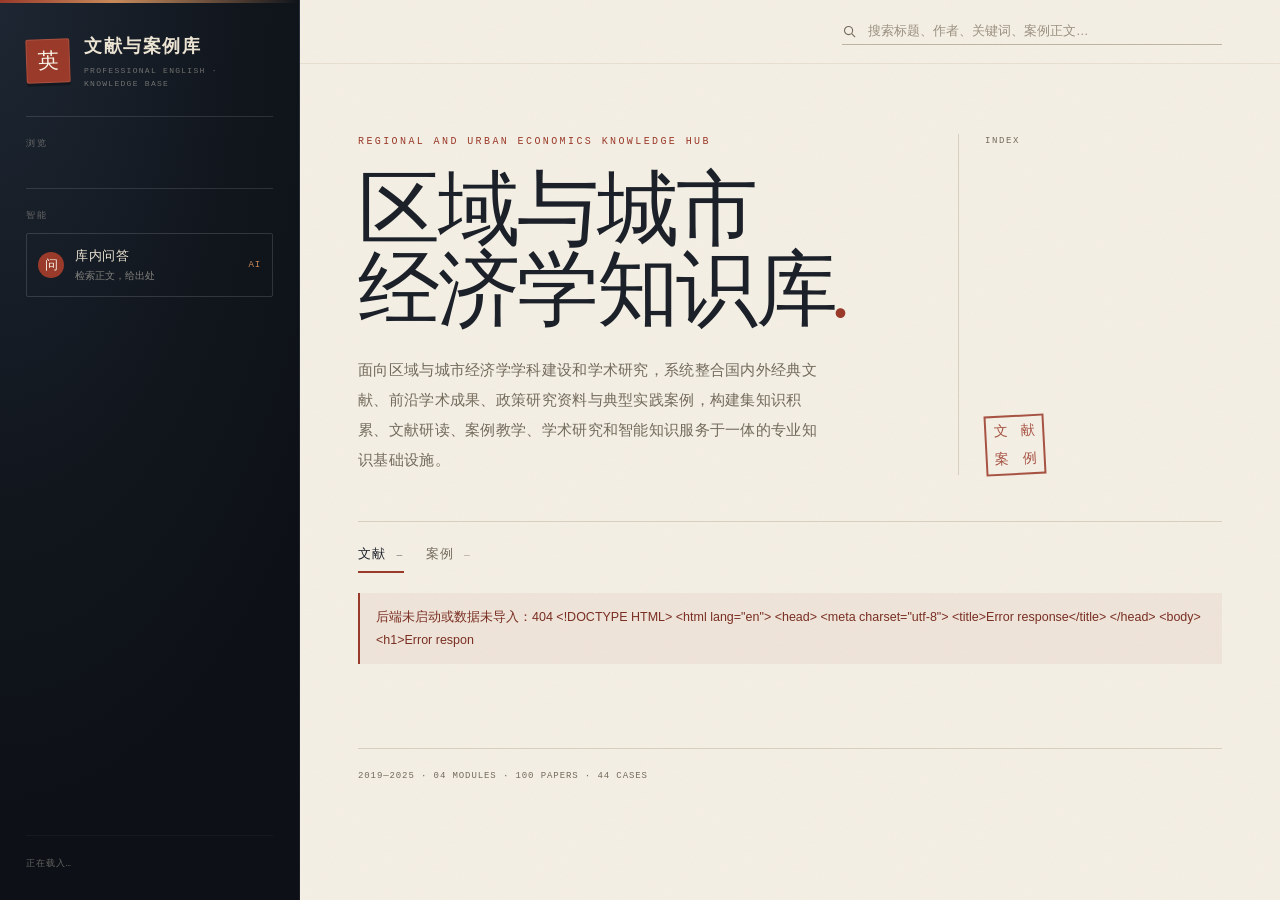
==== backend/static/index.html @ c0892e8f "主界面改为区域与城市经济学知识库 标题、英文副题与首页说明换成新的知识库定位，静态页与全栈版同步更新。  Co-Authored-By: Claude Code <noreply@anthropic." ====
<!DOCTYPE html>
<html lang="zh-CN">
<head>
<meta charset="UTF-8">
<meta name="viewport" content="width=device-width, initial-scale=1.0">
<title>区域与城市经济学知识库</title>
<link rel="icon" href="data:image/svg+xml,%3Csvg xmlns='http://www.w3.org/2000/svg' viewBox='0 0 64 64'%3E%3Crect width='64' height='64' fill='%239B3A2A'/%3E%3Ctext x='32' y='44' font-size='34' text-anchor='middle' fill='%23F8F2E5' font-family='serif'%3E%E8%8B%B1%3C/text%3E%3C/svg%3E">
<link rel="stylesheet" href="style.css">
</head>
<body>

<aside class="rail">
  <a class="brand" href="#/">
    <span class="seal">英</span>
    <span>
      <strong>文献与案例库</strong>
      <small>PROFESSIONAL ENGLISH · KNOWLEDGE BASE</small>
    </span>
  </a>

  <div class="rail-rule"></div>
  <p class="rail-label">浏览</p>
  <nav class="rail-nav" id="nav-modules"></nav>

  <div class="rail-rule"></div>
  <p class="rail-label">智能</p>
  <a class="rail-ask" href="#/ask" id="ask-link">
    <span class="ask-mark">问</span>
    <span>
      <strong>库内问答</strong>
      <small>检索正文，给出处</small>
    </span>
    <em>AI</em>
  </a>

  <div class="rail-foot" id="rail-foot">正在载入…</div>
</aside>

<main class="main">
  <header class="topbar">
    <div class="crumb" id="crumb"></div>
    <form class="search" id="search-form" autocomplete="off">
      <svg viewBox="0 0 24 24" fill="none" stroke-width="1.8" aria-hidden="true">
        <circle cx="10.5" cy="10.5" r="6.5"/><path d="M15.5 15.5 21 21"/>
      </svg>
      <input id="q" type="search" placeholder="搜索标题、作者、关键词、案例正文…" aria-label="搜索">
      <button type="button" class="clear" id="clear" hidden aria-label="清空">×</button>
    </form>
  </header>

  <section id="view-home">
    <div class="masthead">
      <div>
        <p class="eyebrow">REGIONAL AND URBAN ECONOMICS KNOWLEDGE HUB</p>
        <h1>区域与城市<br>经济学知识库<span class="dot">.</span></h1>
        <p class="lede">面向区域与城市经济学学科建设和学术研究，系统整合国内外经典文献、前沿学术成果、政策研究资料与典型实践案例，构建集知识积累、文献研读、案例教学、学术研究和智能知识服务于一体的专业知识基础设施。</p>
      </div>
      <div class="issue">
        <p class="issue-kicker">INDEX</p>
        <dl id="facts"></dl>
        <div class="stamp"><span>文</span><span>献</span><span>案</span><span>例</span></div>
      </div>
    </div>

    <div class="index-bar">
      <div class="tabs" role="tablist">
        <button role="tab" aria-selected="true" data-tab="papers">文献 <em id="n-papers">—</em></button>
        <button role="tab" aria-selected="false" data-tab="cases">案例 <em id="n-cases">—</em></button>
      </div>
      <span class="index-count" id="result-count" aria-live="polite"></span>
    </div>

    <div id="list"></div>
    <div class="empty" id="empty">
      <strong>没有匹配的条目</strong>
      <span>换个关键词，或点左侧模块切换范围。</span>
    </div>
  </section>

  <section id="view-detail" hidden></section>
  <section id="view-ask" hidden></section>

  <footer class="footer">
    <span>2019—2025 · 04 MODULES · 100 PAPERS · 44 CASES</span>
    <span id="foot-model"></span>
  </footer>
</main>

<script src="app.js"></script>
</body>
</html>
---- backend/static/style.css ----
:root{
  --paper:#F4EFE4;
  --paper-2:#FBF8F0;
  --ink:#1B2029;
  --muted:#736B5C;
  --line:#D8CFBE;
  --line-2:#E7DFD0;
  --red:#9B3A2A;
  --rail:#141A22;
  --rail-ink:#EDE5D4;
  --serif:"Songti SC","STSong","SimSun","Noto Serif CJK SC","Source Han Serif SC",Georgia,serif;
  --serif-en:"Palatino Linotype","Book Antiqua",Georgia,"Times New Roman",serif;
  --sans:"Microsoft YaHei","PingFang SC","Hiragino Sans GB","Noto Sans CJK SC",sans-serif;
  --mono:"Consolas","SFMono-Regular","Courier New",monospace;
}
*{box-sizing:border-box}
html{scroll-behavior:smooth}
body{
  margin:0;background:var(--paper);color:var(--ink);
  font-family:var(--sans);font-size:14px;line-height:1.6;
  -webkit-font-smoothing:antialiased;text-rendering:optimizeLegibility;
}
body::before{
  content:"";position:fixed;inset:0;z-index:100;pointer-events:none;opacity:.035;
  background-image:url("data:image/svg+xml,%3Csvg xmlns='http://www.w3.org/2000/svg' width='180' height='180'%3E%3Cfilter id='n'%3E%3CfeTurbulence type='fractalNoise' baseFrequency='0.82' numOctaves='4' stitchTiles='stitch'/%3E%3C/filter%3E%3Crect width='100%25' height='100%25' filter='url(%23n)'/%3E%3C/svg%3E");
  mix-blend-mode:multiply;
}
::selection{background:var(--red);color:#fff}
a{color:inherit;text-decoration:none}
button{font:inherit;color:inherit}
[hidden]{display:none!important}
:focus-visible{outline:2px solid var(--red);outline-offset:3px}

/* ---------- rail ---------- */
.rail{
  position:fixed;inset:0 auto 0 0;width:300px;z-index:40;
  display:flex;flex-direction:column;padding:32px 26px 26px;
  background:radial-gradient(130% 90% at 0% 0%,#1D2632 0%,#11161D 62%,#0D1117 100%);
  color:var(--rail-ink);border-right:1px solid rgba(255,255,255,.06);
}
.rail::after{
  content:"";position:absolute;top:0;left:0;right:0;height:3px;
  background:linear-gradient(90deg,var(--red) 0%,#C98A5A 38%,transparent 100%);
}
.brand{display:flex;align-items:center;gap:14px}
.seal{
  width:44px;height:44px;flex:0 0 44px;display:grid;place-items:center;
  background:var(--red);color:#F8F2E5;font-family:var(--serif);font-size:21px;
  line-height:1;border-radius:2px;transform:rotate(-2deg);
  box-shadow:0 3px 0 rgba(0,0,0,.28),inset 0 0 0 1px rgba(255,255,255,.12);
}
.brand strong{display:block;font-family:var(--serif);font-size:18px;font-weight:600;letter-spacing:.09em}
.brand small{display:block;margin-top:4px;font-family:var(--mono);font-size:8px;letter-spacing:.16em;opacity:.42}
.rail-rule{height:1px;background:rgba(255,255,255,.12);margin:26px 0 20px}
.rail-label{margin:0 0 10px;font-family:var(--mono);font-size:9px;letter-spacing:.2em;opacity:.36}
.rail-nav{display:flex;flex-direction:column;gap:2px}
.rail-nav a{
  display:grid;grid-template-columns:9px minmax(0,1fr) auto;align-items:center;
  gap:10px;padding:11px 9px;border-radius:2px;font-size:13px;
  color:rgba(237,229,212,.7);transition:background .22s,color .22s,transform .22s;
}
.rail-nav a i{width:6px;height:6px;border-radius:50%;background:var(--c);transition:box-shadow .22s}
.rail-nav a em{font-family:var(--mono);font-size:10px;font-style:normal;opacity:.42}
.rail-nav a:hover{background:rgba(255,255,255,.05);color:#fff}
.rail-nav a.is-active{background:rgba(255,255,255,.075);color:#fff;transform:translateX(3px)}
.rail-nav a.is-active em{opacity:.85}
.rail-nav a.is-active i{box-shadow:0 0 0 3px color-mix(in srgb,var(--c) 22%,transparent)}
.rail-ask{
  display:grid;grid-template-columns:26px minmax(0,1fr) auto;align-items:center;gap:11px;
  padding:12px 11px;border:1px solid rgba(255,255,255,.14);border-radius:2px;
  transition:background .22s,border-color .22s;
}
.rail-ask:hover{background:rgba(255,255,255,.06);border-color:rgba(255,255,255,.26)}
.rail-ask.is-active{background:rgba(155,58,42,.22);border-color:rgba(201,138,90,.55)}
.ask-mark{
  width:26px;height:26px;display:grid;place-items:center;border-radius:50%;
  background:var(--red);color:#F8F2E5;font-family:var(--serif);font-size:13px;
}
.rail-ask strong{display:block;font-size:12.5px;font-weight:500;letter-spacing:.04em}
.rail-ask small{display:block;margin-top:2px;font-size:10px;opacity:.5}
.rail-ask em{font-family:var(--mono);font-size:9px;font-style:normal;color:#C98A5A;letter-spacing:.1em}
.rail-foot{
  margin-top:auto;padding-top:20px;border-top:1px solid rgba(255,255,255,.1);
  font-family:var(--mono);font-size:9px;line-height:1.95;letter-spacing:.1em;opacity:.38;
}

/* ---------- main ---------- */
.main{margin-left:300px;min-height:100vh;padding:0 58px 84px;position:relative}
.topbar{
  position:sticky;top:0;z-index:30;height:64px;margin:0 -58px;padding:0 58px;
  display:flex;align-items:center;justify-content:space-between;gap:24px;
  background:rgba(244,239,228,.9);backdrop-filter:blur(12px);
  border-bottom:1px solid var(--line-2);
}
.crumb{font-family:var(--mono);font-size:10px;letter-spacing:.14em;color:var(--muted);text-transform:uppercase;white-space:nowrap}
.crumb b{color:var(--ink);font-weight:500}
.crumb .slash{margin:0 8px;opacity:.45}
.search{display:flex;align-items:center;gap:9px;width:min(380px,42vw);padding:5px 0;border-bottom:1px solid #BFB4A1;transition:border-color .2s}
.search:focus-within{border-color:var(--ink)}
.search svg{width:15px;height:15px;flex:0 0 15px;stroke:var(--muted)}
.search input{width:100%;border:0;background:transparent;outline:0;font-family:var(--sans);font-size:12.5px;color:var(--ink)}
.search input::placeholder{color:#9B9181}
.search input::-webkit-search-cancel-button{-webkit-appearance:none}
.search .clear{border:0;background:transparent;color:var(--muted);cursor:pointer;font-size:16px;line-height:1;padding:0 2px}
.search .clear:hover{color:var(--red)}

/* ---------- masthead ---------- */
.masthead{
  display:grid;grid-template-columns:minmax(0,1fr) 264px;gap:64px;
  padding:70px 0 46px;border-bottom:1px solid var(--line);position:relative;
}
.masthead>*{animation:rise .8s cubic-bezier(.2,.72,.2,1) both}
@keyframes rise{from{opacity:0;transform:translateY(16px)}to{opacity:1;transform:none}}
.eyebrow{margin:0 0 20px;font-family:var(--mono);font-size:10px;letter-spacing:.24em;color:var(--red)}
.masthead h1{margin:0;font-family:var(--serif);font-weight:500;font-size:clamp(48px,6.4vw,84px);line-height:.98;letter-spacing:-.03em}
.masthead h1 .dot{color:var(--red);display:inline-block;margin-left:-.06em}
.lede{margin:24px 0 0;max-width:460px;font-size:15px;line-height:2;color:var(--muted);letter-spacing:.02em}
.issue{display:flex;flex-direction:column;justify-content:space-between;border-left:1px solid var(--line);padding-left:26px;min-height:236px}
.issue-kicker{margin:0;font-family:var(--mono);font-size:9px;letter-spacing:.18em;color:var(--muted)}
.issue dl{margin:18px 0 0;display:grid;gap:11px}
.issue dl div{display:flex;justify-content:space-between;gap:12px;border-bottom:1px solid var(--line-2);padding-bottom:8px}
.issue dt{font-family:var(--mono);font-size:9px;letter-spacing:.12em;color:var(--muted)}
.issue dd{margin:0;font-family:var(--mono);font-size:10.5px;color:var(--ink)}
.stamp{
  width:60px;height:60px;margin-top:22px;display:grid;grid-template-columns:1fr 1fr;place-items:center;
  border:2px solid var(--red);color:var(--red);font-family:var(--serif);font-size:14px;line-height:1;
  transform:rotate(-3deg);opacity:.86;
}

/* ---------- index bar ---------- */
.index-bar{display:flex;align-items:baseline;justify-content:space-between;gap:20px;padding:22px 0 0}
body.is-filtered .masthead{display:none}
body.is-filtered .index-bar{padding-top:34px}
.tabs{display:flex;gap:22px}
.tabs button{
  border:0;background:transparent;padding:0 0 7px;cursor:pointer;
  font-family:var(--sans);font-size:13px;letter-spacing:.1em;color:var(--muted);
  border-bottom:2px solid transparent;transition:color .2s,border-color .2s;
}
.tabs button em{font-family:var(--mono);font-size:9.5px;font-style:normal;margin-left:5px;opacity:.6}
.tabs button[aria-selected="true"]{color:var(--ink);border-color:var(--red)}
.index-count{font-family:var(--mono);font-size:10px;color:var(--ink)}

/* ---------- module ---------- */
.module{scroll-margin-top:86px;margin-top:76px;padding-top:24px;border-top:2px solid var(--mc);position:relative}
.module::before{content:"";position:absolute;top:-5px;left:0;width:8px;height:8px;background:var(--mc)}
.module-head{display:grid;grid-template-columns:92px minmax(0,1fr) 104px;gap:24px;align-items:start}
.module-no{font-family:var(--serif-en);font-size:62px;line-height:.88;color:var(--mc);opacity:.3;font-weight:400}
.module-en{margin:4px 0 9px;font-family:var(--mono);font-size:9px;letter-spacing:.16em;color:var(--mc);line-height:1.6}
.module-head h2{margin:0;font-family:var(--serif);font-weight:500;font-size:clamp(26px,3vw,36px);line-height:1.2}
.module-desc{margin:12px 0 0;max-width:700px;font-size:13px;line-height:1.95;color:var(--muted)}
.module-side{display:flex;flex-direction:column;align-items:flex-end;gap:10px;text-align:right}
.module-count{font-family:var(--mono);font-size:9.5px;color:var(--muted)}
.module-count strong{display:block;font-family:var(--serif-en);font-size:38px;line-height:1;color:var(--mc);font-weight:400}

.subs{display:flex;flex-wrap:wrap;gap:7px;margin:26px 0 4px}
.chip{
  border:1px solid var(--line);background:transparent;color:var(--muted);
  padding:6px 11px;font-size:11.5px;line-height:1.4;border-radius:2px;cursor:pointer;
  transition:background .2s,color .2s,border-color .2s;
}
.chip span{font-family:var(--mono);font-size:9px;opacity:.6;margin-left:4px}
.chip:hover{border-color:var(--mc);color:var(--mc)}
.chip.is-active{background:var(--mc);border-color:var(--mc);color:#fff}
.chip.is-active span{opacity:.8}

.subhead{display:flex;align-items:baseline;gap:10px;margin:30px 0 0;padding-bottom:7px;border-bottom:1px solid var(--line)}
.subhead span{font-size:10.5px;font-weight:600;letter-spacing:.14em;color:var(--mc)}
.subhead em{font-family:var(--mono);font-size:9px;font-style:normal;color:var(--muted)}

.paper{
  display:grid;grid-template-columns:74px minmax(0,1fr) 116px;gap:18px;
  padding:20px 14px 18px 0;border-bottom:1px solid var(--line-2);
  position:relative;transition:background .24s,box-shadow .24s;cursor:pointer;
}
.paper:hover{background:linear-gradient(90deg,color-mix(in srgb,var(--mc) 6%,transparent),transparent 68%);box-shadow:inset 2px 0 0 var(--mc)}
.paper-no{padding-top:5px;font-family:var(--mono);font-size:10px;color:color-mix(in srgb,var(--mc) 72%,#000)}
.paper-title{margin:0;font-family:var(--serif-en);font-size:18px;font-weight:500;line-height:1.42;transition:color .2s}
.paper:hover .paper-title{color:var(--mc)}
.paper-cn{margin:5px 0 0;font-size:13px;line-height:1.7;color:var(--muted)}
.paper.is-case .paper-title{font-family:var(--serif);font-size:17px;line-height:1.5}
.paper-meta{margin:8px 0 0;font-family:var(--mono);font-size:10.5px;line-height:1.75;color:#8A8171}
.paper-meta .dot{margin:0 7px;opacity:.5}
.paper-kw{margin:6px 0 0;font-size:11px;line-height:1.7;color:#928876}
.paper-tail{display:flex;flex-direction:column;align-items:flex-end;gap:8px;padding-top:3px}
.paper-type{border:1px solid var(--line);padding:3px 6px;border-radius:2px;font-size:9.5px;letter-spacing:.06em;color:#99907F;white-space:nowrap}
.paper-type.ft{color:var(--red);border-color:rgba(155,58,42,.35)}
.paper-link{font-family:var(--mono);font-size:10px;letter-spacing:.1em;color:var(--mc);border-bottom:1px solid color-mix(in srgb,var(--mc) 35%,transparent);padding-bottom:2px}

.empty{display:none;margin-top:46px;padding:64px 20px;border-top:1px solid var(--line);text-align:center}
.empty.show{display:block}
.empty strong{display:block;font-family:var(--serif);font-size:24px;font-weight:500;margin-bottom:8px}
.empty span{font-size:13px;color:var(--muted)}

.footer{display:flex;justify-content:space-between;gap:20px;margin-top:84px;padding-top:20px;border-top:1px solid var(--line);font-family:var(--mono);font-size:9px;letter-spacing:.1em;color:var(--muted)}

/* ---------- detail ---------- */
.detail{padding-top:44px;animation:rise .5s ease both}
.back{
  display:inline-flex;align-items:center;gap:7px;font-family:var(--mono);font-size:10px;
  letter-spacing:.12em;color:var(--muted);margin-bottom:30px;
}
.back:hover{color:var(--red)}
.detail-grid{display:grid;grid-template-columns:minmax(0,1fr) 250px;gap:56px;align-items:start}
.detail-kicker{display:flex;align-items:center;gap:10px;margin-bottom:14px;flex-wrap:wrap}
.tag{
  font-family:var(--mono);font-size:9.5px;letter-spacing:.1em;padding:3px 8px;border-radius:2px;
  border:1px solid var(--line);color:var(--muted);
}
.tag.solid{background:var(--mc);border-color:var(--mc);color:#fff}
.detail h1{margin:0;font-family:var(--serif-en);font-size:clamp(26px,3.1vw,38px);font-weight:500;line-height:1.3}
.detail h1.case-h1{font-family:var(--serif);font-size:clamp(24px,2.9vw,34px);line-height:1.38}
.detail .cn-title{margin:12px 0 0;font-family:var(--serif);font-size:17px;line-height:1.7;color:var(--muted)}
.detail-meta{margin:22px 0 0;display:grid;grid-template-columns:repeat(auto-fill,minmax(210px,1fr));gap:10px 28px;border-top:1px solid var(--line);padding-top:18px}
.detail-meta div{display:flex;gap:10px;font-size:12.5px;line-height:1.7}
.detail-meta dt{font-family:var(--mono);font-size:9.5px;letter-spacing:.1em;color:var(--muted);flex:0 0 62px;padding-top:2px}
.detail-meta dd{margin:0;color:var(--ink);min-width:0;word-break:break-word}
.detail-meta a{color:var(--red);border-bottom:1px solid rgba(155,58,42,.3)}
.kw-row{display:flex;flex-wrap:wrap;gap:6px;margin-top:16px}
.kw{font-size:11px;padding:3px 9px;border-radius:12px;background:rgba(27,32,41,.055);color:#5F584B}
.body-text{margin-top:34px;border-top:1px solid var(--line);padding-top:26px}
.body-text p{margin:0 0 15px;font-size:14.5px;line-height:2.02;color:#2A2E36;text-align:justify}
.body-text p:first-child::first-letter{font-family:var(--serif);font-size:1.05em}
.note-box{
  margin-top:24px;padding:14px 16px;border-left:2px solid var(--line);background:rgba(255,255,255,.34);
  font-size:12.5px;line-height:1.8;color:var(--muted);
}
.pdf-view{margin-top:30px;border-top:1px solid var(--line);padding-top:16px}
.pdf-bar{display:flex;flex-wrap:wrap;align-items:baseline;justify-content:space-between;gap:8px 16px;margin-bottom:10px}
.pdf-bar span{font-family:var(--mono);font-size:9.5px;letter-spacing:.14em;color:var(--muted)}
.pdf-bar a{font-family:var(--mono);font-size:10px;letter-spacing:.06em;color:var(--red);border-bottom:1px solid rgba(155,58,42,.3);padding-bottom:1px}
.pdf-native{display:block;width:100%;height:78vh;border:0;background:#fff}
.pdf-stage{margin-top:8px;border:1px solid var(--line);background:#E7E3DA}

.side-title{font-family:var(--mono);font-size:9.5px;letter-spacing:.18em;color:var(--muted);margin:0 0 14px}
.rec-list{display:flex;flex-direction:column;gap:2px;border-top:1px solid var(--line)}
.rec{
  display:block;padding:13px 4px 12px;border-bottom:1px solid var(--line-2);transition:background .2s,padding .2s;
}
.rec:hover{background:rgba(255,255,255,.5);padding-left:9px}
.rec-id{font-family:var(--mono);font-size:9px;letter-spacing:.06em;color:var(--red)}
.rec-title{margin:4px 0 0;font-size:12.5px;line-height:1.55;color:var(--ink)}
.rec-sub{margin:4px 0 0;font-family:var(--mono);font-size:9.5px;color:var(--muted)}

/* ---------- ask ---------- */
.ask-wrap{padding-top:52px;animation:rise .5s ease both;max-width:900px}
.ask-head{display:grid;grid-template-columns:minmax(0,1fr) auto;gap:30px;align-items:end;border-bottom:1px solid var(--line);padding-bottom:22px}
.ask-head .eyebrow{margin-bottom:12px}
.ask-head h1{margin:0;font-family:var(--serif);font-size:clamp(30px,4vw,46px);font-weight:500;line-height:1.15}
.ask-head p{margin:12px 0 0;font-size:13.5px;line-height:1.9;color:var(--muted);max-width:520px}
.ask-badge{text-align:right;font-family:var(--mono);font-size:9px;line-height:1.9;color:var(--muted);border-left:1px solid var(--line);padding-left:20px}
.ask-badge b{display:block;font-family:var(--serif-en);font-size:30px;font-weight:400;color:var(--red);line-height:1.1}

.ask-warn{
  margin:22px 0 0;padding:13px 16px;border-left:2px solid var(--red);
  background:rgba(155,58,42,.06);font-size:12.5px;line-height:1.8;color:#7A2E22;
}
.ask-input:disabled{opacity:.55;cursor:not-allowed}
.ask-form{margin-top:26px}
.ask-input{
  width:100%;min-height:88px;resize:vertical;padding:16px 18px;border:1px solid var(--line);
  background:var(--paper-2);font-family:var(--sans);font-size:14.5px;line-height:1.8;color:var(--ink);
  border-radius:2px;outline:0;transition:border-color .2s,box-shadow .2s;
}
.ask-input:focus{border-color:var(--ink);box-shadow:inset 0 0 0 1px var(--ink)}
.ask-input::placeholder{color:#A3998A}
.ask-actions{display:flex;align-items:center;justify-content:space-between;gap:16px;margin-top:10px}
.ask-hint{font-family:var(--mono);font-size:9px;letter-spacing:.08em;color:var(--muted)}
.ask-submit{
  border:0;background:var(--ink);color:var(--paper);padding:10px 22px;border-radius:2px;
  font-size:12.5px;letter-spacing:.12em;cursor:pointer;transition:background .2s,opacity .2s;
}
.ask-submit:hover{background:var(--red)}
.ask-submit:disabled{opacity:.4;cursor:not-allowed}
.examples{display:flex;flex-wrap:wrap;gap:7px;margin-top:20px}
.examples button{
  border:1px solid var(--line);background:transparent;color:var(--muted);padding:6px 11px;
  font-size:11.5px;border-radius:2px;cursor:pointer;transition:border-color .2s,color .2s;
}
.examples button:hover{border-color:var(--red);color:var(--red)}
.examples[data-off] button{opacity:.45;cursor:not-allowed}
.examples[data-off] button:hover{border-color:var(--line);color:var(--muted)}

.answer{margin-top:34px;border-top:2px solid var(--ink);padding-top:22px;display:none}
.answer.show{display:block;animation:rise .4s ease both}
.answer-head{display:flex;align-items:baseline;justify-content:space-between;gap:16px;margin-bottom:14px}
.answer-head span{font-family:var(--mono);font-size:9px;letter-spacing:.18em;color:var(--muted)}
.answer-text{font-size:14.5px;line-height:2.05;color:#232730;white-space:pre-wrap;word-break:break-word}
.answer-text .cursor{display:inline-block;width:7px;height:1.05em;background:var(--red);vertical-align:-.16em;animation:blink 1s steps(2) infinite;margin-left:2px}
@keyframes blink{50%{opacity:0}}
.cite{
  border:0;background:rgba(155,58,42,.1);color:var(--red);font-family:var(--mono);font-size:9.5px;
  padding:1px 5px;border-radius:2px;margin:0 2px;cursor:pointer;vertical-align:1px;
  transition:background .2s,color .2s;
}
.cite:hover{background:var(--red);color:#fff}
.answer-err{margin-top:20px;padding:13px 16px;border-left:2px solid var(--red);background:rgba(155,58,42,.06);font-size:12.5px;line-height:1.8;color:#7A2E22}

.sources{margin-top:32px}
.sources h3{margin:0 0 12px;font-family:var(--mono);font-size:9.5px;letter-spacing:.18em;color:var(--muted);font-weight:400}
.source-list{display:grid;gap:2px;border-top:1px solid var(--line)}
.source-card{
  display:grid;grid-template-columns:26px minmax(0,1fr);gap:12px;padding:15px 6px 14px;
  border-bottom:1px solid var(--line-2);cursor:pointer;transition:background .2s,padding .2s;
}
.source-card:hover{background:rgba(255,255,255,.55);padding-left:11px}
.source-card.is-flash{background:rgba(155,58,42,.07);padding-left:11px}
.source-n{font-family:var(--serif-en);font-size:17px;line-height:1;color:var(--red);padding-top:3px}
.source-id{font-family:var(--mono);font-size:9px;letter-spacing:.08em;color:var(--muted)}
.source-title{margin:4px 0 0;font-size:13.5px;line-height:1.6;font-weight:500}
.source-snip{margin:5px 0 0;font-size:11.5px;line-height:1.75;color:var(--muted);display:-webkit-box;-webkit-line-clamp:2;-webkit-box-orient:vertical;overflow:hidden}

.ask-note{margin-top:28px;font-size:11.5px;line-height:1.85;color:#8A8171;border-top:1px solid var(--line-2);padding-top:14px}

/* ---------- loading ---------- */
.loading{padding:56px 0;font-family:var(--mono);font-size:10px;letter-spacing:.16em;color:var(--muted)}
.loading::after{content:"";display:inline-block;width:9px;height:9px;margin-left:9px;border:1.5px solid var(--line);border-top-color:var(--red);border-radius:50%;animation:spin .8s linear infinite;vertical-align:-1px}
@keyframes spin{to{transform:rotate(360deg)}}

/* ---------- responsive ---------- */
@media(max-width:1180px){
  .main{padding:0 38px 72px}
  .topbar{margin:0 -38px;padding:0 38px}
}
@media(max-width:980px){
  .rail{width:252px;padding:26px 20px 22px}
  .main{margin-left:252px;padding:0 30px 60px}
  .topbar{margin:0 -30px;padding:0 30px}
  .masthead{grid-template-columns:1fr;gap:32px;padding:60px 0 40px}
  .issue{border-left:0;border-top:1px solid var(--line);padding:22px 0 0;min-height:0;display:grid;grid-template-columns:1fr auto;gap:20px;align-items:start}
  .issue dl{grid-template-columns:1fr 1fr;gap:10px 24px;margin-top:12px}
  .stamp{grid-row:1/3;align-self:center;margin-top:0}
  .module-head{grid-template-columns:74px minmax(0,1fr) 86px;gap:18px}
  .module-no{font-size:52px}
  .paper{grid-template-columns:66px minmax(0,1fr) 100px;gap:14px}
  .detail-grid{grid-template-columns:1fr;gap:36px}
}
@media(max-width:820px){
  .rail{position:relative;width:auto;height:auto;display:block;padding:16px 20px 14px}
  .rail-rule,.rail-label,.rail-foot{display:none}
  .seal{width:38px;height:38px;flex-basis:38px;font-size:18px}
  .brand strong{font-size:16px}
  .brand small{font-size:7px}
  .rail-nav{flex-direction:row;overflow-x:auto;gap:3px;margin-top:14px;padding-bottom:3px;scrollbar-width:none}
  .rail-nav::-webkit-scrollbar{display:none}
  .rail-nav a{grid-template-columns:6px auto;white-space:nowrap;padding:7px 10px;font-size:12px;flex:0 0 auto}
  .rail-nav a em{display:none}
  .rail-ask{margin-top:10px;padding:9px 11px}
  .main{margin-left:0;padding:0 22px 56px}
  .topbar{position:relative;height:56px;margin:0 -22px;padding:0 22px}
  .masthead{padding:46px 0 34px}
  .masthead h1{font-size:clamp(40px,11vw,64px)}
  .module{margin-top:58px}
  .module-head{grid-template-columns:50px minmax(0,1fr) 70px;gap:13px}
  .module-no{font-size:38px}
  .module-count strong{font-size:28px}
  .paper{grid-template-columns:54px minmax(0,1fr);gap:12px;padding:18px 8px 16px 0}
  .paper-tail{grid-column:2;flex-direction:row;align-items:center;justify-content:flex-start;gap:12px;padding-top:0}
  .ask-head{grid-template-columns:1fr;gap:16px}
  .ask-badge{border-left:0;border-top:1px solid var(--line);padding:12px 0 0;text-align:left}
  .ask-badge b{display:inline;font-size:20px;margin-right:6px}
}
@media(max-width:560px){
  .topbar{flex-wrap:wrap;height:auto;padding:12px 22px;gap:6px}
  .crumb{display:none}
  .search{width:100%}
  .masthead{grid-template-columns:1fr;padding:38px 0 30px}
  .masthead h1{font-size:44px}
  .issue{display:none}
  .lede{font-size:14px}
  .module-head{grid-template-columns:1fr;gap:8px}
  .module-no{font-size:30px;opacity:.26}
  .module-side{flex-direction:row;align-items:center;justify-content:space-between;text-align:left}
  .module-count strong{display:inline;font-size:20px;margin-right:4px}
  .module-head h2{font-size:24px}
  .paper{grid-template-columns:1fr;gap:8px}
  .paper-no{padding-top:0}
  .paper-title{font-size:17px}
  .paper-tail{grid-column:1;flex-direction:row;justify-content:space-between;border-top:1px solid var(--line-2);padding-top:10px;margin-top:2px}
  .detail-meta{grid-template-columns:1fr}
  .ask-actions{flex-direction:column;align-items:stretch}
  .ask-submit{width:100%}
  .footer{flex-direction:column;gap:7px}
}
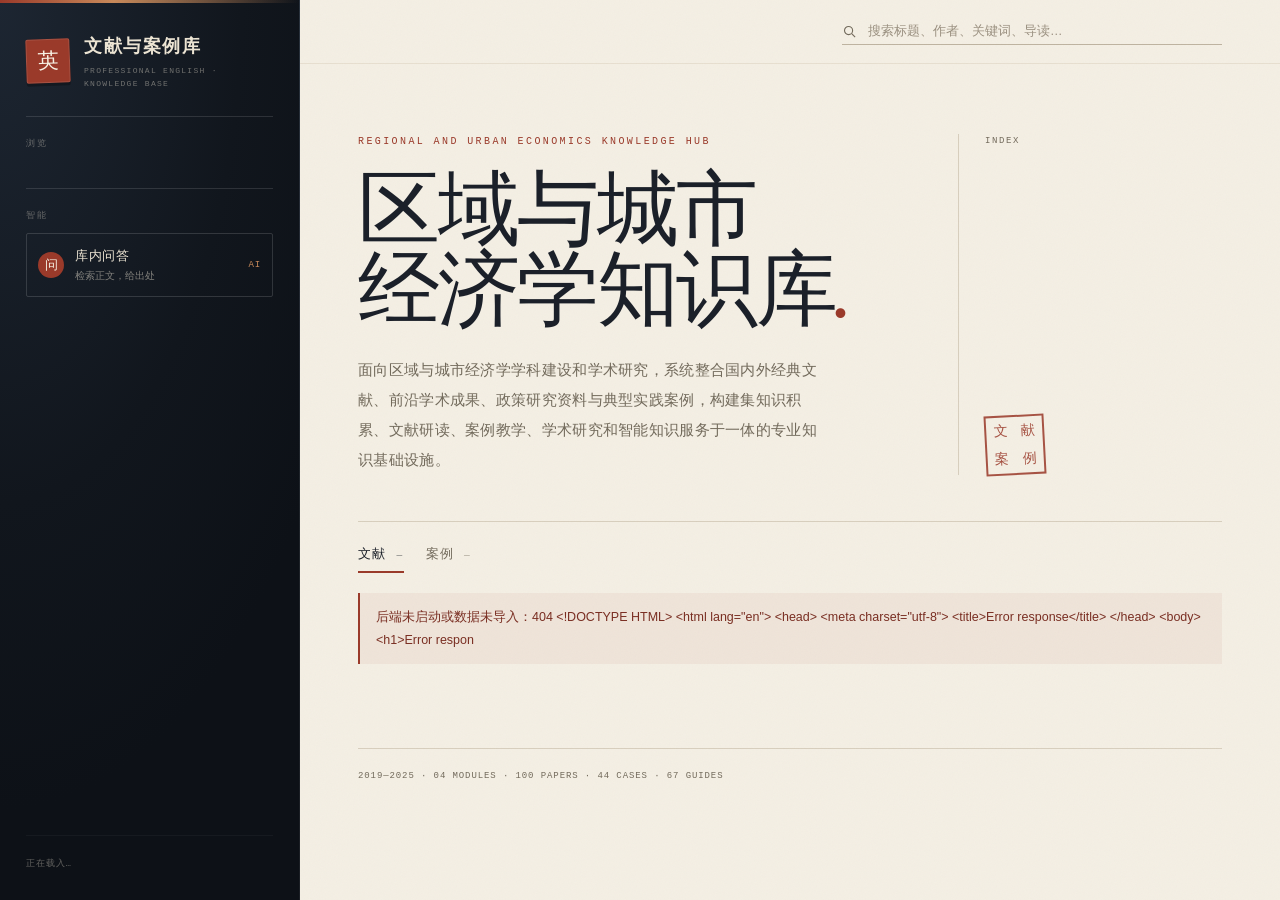
==== commit a7909012: "文献条目内嵌学生导读，补齐 100 篇 PDF - 67 份导读按 paperId 挂到对应文献卡片，点「导读」展开摘要、关键词与阅读问题 - 补入 A-003、C-011、C-012 三篇 PDF，" ====
--- a/backend/static/index.html
+++ b/backend/static/index.html
@@ -43,7 +43,7 @@
       <svg viewBox="0 0 24 24" fill="none" stroke-width="1.8" aria-hidden="true">
         <circle cx="10.5" cy="10.5" r="6.5"/><path d="M15.5 15.5 21 21"/>
       </svg>
-      <input id="q" type="search" placeholder="搜索标题、作者、关键词、案例正文…" aria-label="搜索">
+      <input id="q" type="search" placeholder="搜索标题、作者、关键词、导读…" aria-label="搜索">
       <button type="button" class="clear" id="clear" hidden aria-label="清空">×</button>
     </form>
   </header>
@@ -81,7 +81,7 @@
   <section id="view-ask" hidden></section>
 
   <footer class="footer">
-    <span>2019—2025 · 04 MODULES · 100 PAPERS · 44 CASES</span>
+    <span>2019—2025 · 04 MODULES · 100 PAPERS · 44 CASES · 67 GUIDES</span>
     <span id="foot-model"></span>
   </footer>
 </main>
--- a/backend/static/style.css
+++ b/backend/static/style.css
@@ -186,6 +186,19 @@
 .paper-type{border:1px solid var(--line);padding:3px 6px;border-radius:2px;font-size:9.5px;letter-spacing:.06em;color:#99907F;white-space:nowrap}
 .paper-type.ft{color:var(--red);border-color:rgba(155,58,42,.35)}
 .paper-link{font-family:var(--mono);font-size:10px;letter-spacing:.1em;color:var(--mc);border-bottom:1px solid color-mix(in srgb,var(--mc) 35%,transparent);padding-bottom:2px}
+
+/* 文献导读卡片 */
+.guide-toggle{border:1px solid color-mix(in srgb,var(--mc) 40%,var(--line));background:transparent;color:var(--mc);cursor:pointer;border-radius:2px;padding:3px 7px;font-family:var(--mono);font-size:9.5px;letter-spacing:.08em;transition:background .2s,color .2s}
+.guide-toggle:hover{background:var(--mc);color:#fff}
+.guide-panel{grid-column:1/-1;margin:14px 0 2px;padding:16px 18px;border:1px solid var(--line);border-left:2px solid var(--mc);background:color-mix(in srgb,var(--mc) 4%,transparent)}
+.guide-block + .guide-block{margin-top:18px;padding-top:16px;border-top:1px solid var(--line-2)}
+.guide-src{display:block;font-family:var(--mono);font-size:9px;letter-spacing:.12em;color:var(--mc);margin-bottom:7px}
+.guide-summary{margin:0;max-width:820px;font-size:13px;line-height:1.95;color:var(--ink)}
+.guide-panel .paper-kw{margin-top:8px}
+.guide-prompts{margin:12px 0 0;padding:10px 14px;max-width:820px;border-left:2px solid color-mix(in srgb,var(--mc) 45%,transparent);background:color-mix(in srgb,var(--mc) 5%,transparent)}
+.guide-prompts b{display:block;font-family:var(--mono);font-size:9px;font-weight:400;letter-spacing:.16em;color:var(--mc);margin-bottom:5px}
+.guide-prompts ol{margin:0;padding-left:18px;font-size:12.5px;line-height:1.9;color:var(--muted)}
+.guide-prompts li+li{margin-top:4px}
 
 .empty{display:none;margin-top:46px;padding:64px 20px;border-top:1px solid var(--line);text-align:center}
 .empty.show{display:block}
@@ -322,7 +335,7 @@
   .main{padding:0 38px 72px}
   .topbar{margin:0 -38px;padding:0 38px}
 }
-@media(max-width:980px){
+@media(max-width:1100px){
   .rail{width:252px;padding:26px 20px 22px}
   .main{margin-left:252px;padding:0 30px 60px}
   .topbar{margin:0 -30px;padding:0 30px}
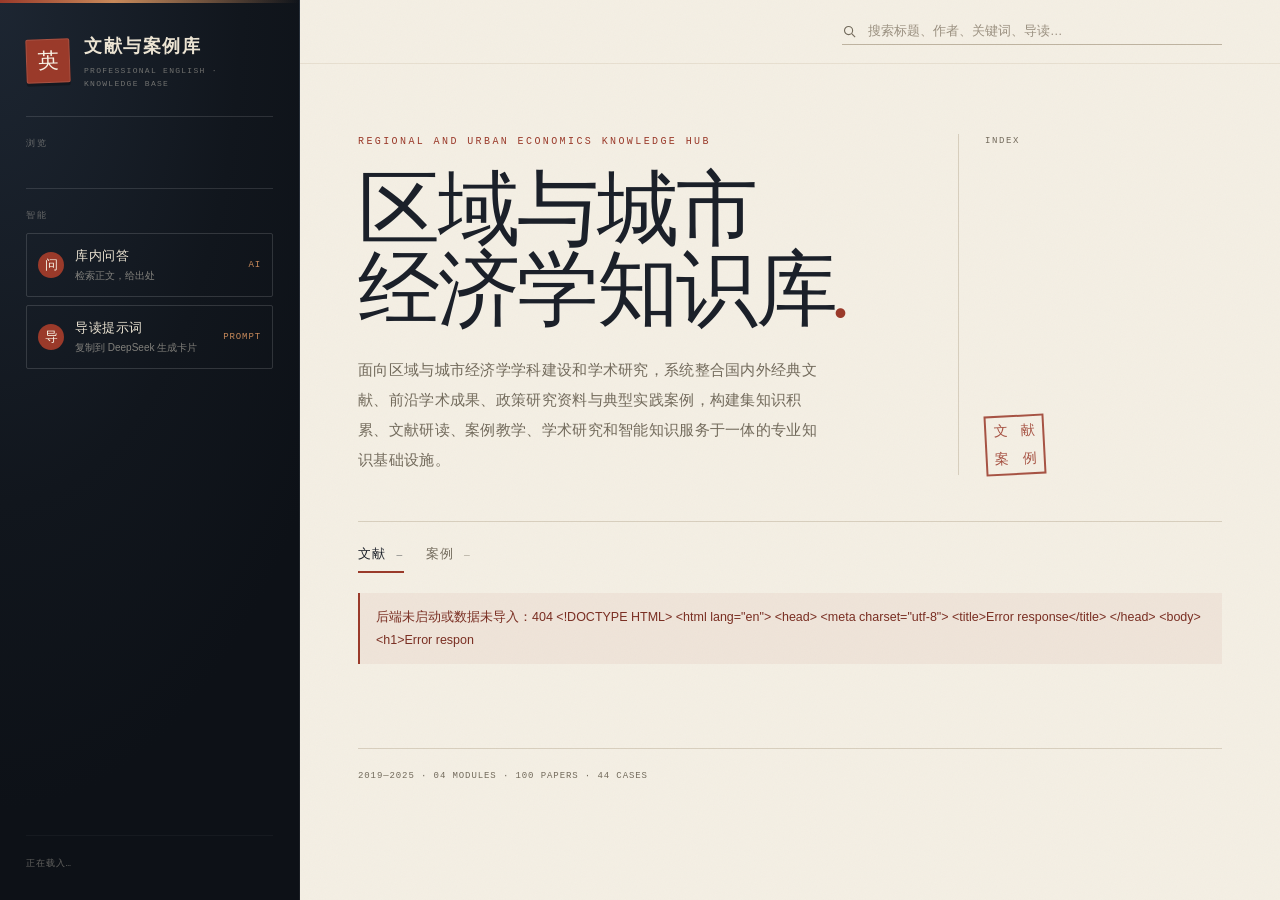
==== commit c918f819: "导读提示词接入库内问答，改为按全文生成阅读卡片 - 导读 prompt 页新增文献信息输入框，按钮一键复制完整提示词 - 网页不再展示内置学生导读，67 份数据保留在 data/daodu.json " ====
--- a/backend/static/index.html
+++ b/backend/static/index.html
@@ -31,6 +31,14 @@
       <small>检索正文，给出处</small>
     </span>
     <em>AI</em>
+  </a>
+  <a class="rail-ask" href="#/prompt" id="prompt-link" style="margin-top:8px">
+    <span class="ask-mark">导</span>
+    <span>
+      <strong>导读提示词</strong>
+      <small>复制到 DeepSeek 生成卡片</small>
+    </span>
+    <em>PROMPT</em>
   </a>
 
   <div class="rail-foot" id="rail-foot">正在载入…</div>
@@ -80,8 +88,54 @@
   <section id="view-detail" hidden></section>
   <section id="view-ask" hidden></section>
 
+  <section id="view-prompt" hidden>
+    <div class="prompt-page">
+      <p class="eyebrow">GUIDE PROMPT / 导读提示词</p>
+      <h1>让 DeepSeek 生成一张阅读卡片<span class="dot">.</span></h1>
+      <p class="prompt-intro">先在下方的文本框里粘贴文献信息，再点「复制完整提示词」，整段粘到「库内问答」或 DeepSeek，它会按统一结构输出研究问题、数据与方法、主要结论、关键词和阅读问题。</p>
+      <ol class="prompt-steps">
+        <li>在下方文本框粘贴文献的标题、作者、期刊年份，以及摘要或正文。</li>
+        <li>点「复制完整提示词」。</li>
+        <li>粘到「库内问答」生成卡片，会自动检索该文献正文并标注出处；也可以粘到外部 DeepSeek。</li>
+      </ol>
+      <div class="prompt-box">
+        <button class="prompt-copy" id="copy-prompt" type="button">复制完整提示词</button>
+        <pre id="guide-prompt">你是区域与城市经济学专业的文献导读助手。请根据我提供的文献信息，生成一张中文阅读卡片，严格按以下五部分输出：
+
+【研究问题】
+用 1—2 句话说明文章要回答的核心问题，以及这个问题为什么重要。
+
+【数据与方法】
+说明数据来源、样本范围、识别策略或理论模型。若是综述或理论文章，说明其论证路径。不要编造材料中没有的方法。
+
+【主要结论】
+用 2—3 条说明核心发现、机制或政策含义。每条都要能追溯到材料中的证据。
+
+【关键词】
+3—5 个中文关键词，用顿号分隔。
+
+【阅读问题】
+给出 3 个引导阅读的问题，分别关注：
+1. 识别策略或理论机制是否可信；
+2. 结论的外部有效性或适用边界；
+3. 对区域与城市经济政策的启示。
+问题要具体到这篇文献，不要写成通用套话。
+
+写作要求：
+- 只使用我提供的材料，不补充材料以外的文献、数据、作者或结论。
+- 材料不足时直接说明缺什么，不要猜测。
+- 用中文，语言简洁，不用“本文”开头的套话。
+- 如果我只给了题录、没有摘要或正文，请注明“仅凭题录无法判断内容”，并只生成基于题录的阅读问题。</pre>
+      </div>
+      <div class="prompt-input">
+        <label for="paper-input">文献信息 · 直接粘贴到这里</label>
+        <textarea id="paper-input" rows="7" placeholder="标题：&#10;作者：&#10;期刊/年份：&#10;摘要或正文："></textarea>
+      </div>
+    </div>
+  </section>
+
   <footer class="footer">
-    <span>2019—2025 · 04 MODULES · 100 PAPERS · 44 CASES · 67 GUIDES</span>
+    <span>2019—2025 · 04 MODULES · 100 PAPERS · 44 CASES</span>
     <span id="foot-model"></span>
   </footer>
 </main>
--- a/backend/static/style.css
+++ b/backend/static/style.css
@@ -187,18 +187,23 @@
 .paper-type.ft{color:var(--red);border-color:rgba(155,58,42,.35)}
 .paper-link{font-family:var(--mono);font-size:10px;letter-spacing:.1em;color:var(--mc);border-bottom:1px solid color-mix(in srgb,var(--mc) 35%,transparent);padding-bottom:2px}
 
-/* 文献导读卡片 */
-.guide-toggle{border:1px solid color-mix(in srgb,var(--mc) 40%,var(--line));background:transparent;color:var(--mc);cursor:pointer;border-radius:2px;padding:3px 7px;font-family:var(--mono);font-size:9.5px;letter-spacing:.08em;transition:background .2s,color .2s}
-.guide-toggle:hover{background:var(--mc);color:#fff}
-.guide-panel{grid-column:1/-1;margin:14px 0 2px;padding:16px 18px;border:1px solid var(--line);border-left:2px solid var(--mc);background:color-mix(in srgb,var(--mc) 4%,transparent)}
-.guide-block + .guide-block{margin-top:18px;padding-top:16px;border-top:1px solid var(--line-2)}
-.guide-src{display:block;font-family:var(--mono);font-size:9px;letter-spacing:.12em;color:var(--mc);margin-bottom:7px}
-.guide-summary{margin:0;max-width:820px;font-size:13px;line-height:1.95;color:var(--ink)}
-.guide-panel .paper-kw{margin-top:8px}
-.guide-prompts{margin:12px 0 0;padding:10px 14px;max-width:820px;border-left:2px solid color-mix(in srgb,var(--mc) 45%,transparent);background:color-mix(in srgb,var(--mc) 5%,transparent)}
-.guide-prompts b{display:block;font-family:var(--mono);font-size:9px;font-weight:400;letter-spacing:.16em;color:var(--mc);margin-bottom:5px}
-.guide-prompts ol{margin:0;padding-left:18px;font-size:12.5px;line-height:1.9;color:var(--muted)}
-.guide-prompts li+li{margin-top:4px}
+/* 导读提示词 */
+.prompt-page{max-width:860px;margin-top:72px}
+.prompt-page .eyebrow{margin:0 0 18px;font-family:var(--mono);font-size:10px;letter-spacing:.24em;color:var(--red)}
+.prompt-page h1{margin:0;font-family:var(--serif);font-weight:500;font-size:clamp(34px,4.4vw,56px);line-height:1.12;letter-spacing:-.02em}
+.prompt-page h1 .dot{color:var(--red)}
+.prompt-intro{margin:20px 0 0;max-width:700px;font-size:13.5px;line-height:1.95;color:var(--muted)}
+.prompt-steps{margin:18px 0 0;padding-left:20px;font-size:12.5px;line-height:1.9;color:var(--muted)}
+.prompt-steps li+li{margin-top:4px}
+.prompt-box{position:relative;margin-top:30px;padding:22px;border:1px solid var(--line);border-left:2px solid var(--red);background:var(--paper-2)}
+.prompt-copy{position:absolute;top:12px;right:12px;z-index:2;border:1px solid color-mix(in srgb,var(--red) 45%,var(--line));background:var(--paper-2);color:var(--red);cursor:pointer;border-radius:2px;padding:5px 10px;font-family:var(--mono);font-size:9.5px;letter-spacing:.08em;transition:background .2s,color .2s}
+.prompt-copy:hover{background:var(--red);color:#fff}
+.prompt-box pre{margin:0;padding-top:22px;white-space:pre-wrap;word-break:break-word;font-family:var(--mono);font-size:12px;line-height:1.95;color:var(--ink)}
+.prompt-input{margin-top:18px}
+.prompt-input label{display:block;margin-bottom:7px;font-family:var(--mono);font-size:9.5px;letter-spacing:.1em;text-transform:uppercase;color:var(--muted)}
+.prompt-input textarea{display:block;width:100%;min-height:150px;resize:vertical;padding:14px;border:1px solid var(--line);background:var(--paper-2);font-family:var(--mono);font-size:12px;line-height:1.8;color:var(--ink)}
+.prompt-input textarea:focus{outline:none;border-color:var(--red)}
+.prompt-input textarea::placeholder{color:var(--muted);opacity:.75}
 
 .empty{display:none;margin-top:46px;padding:64px 20px;border-top:1px solid var(--line);text-align:center}
 .empty.show{display:block}
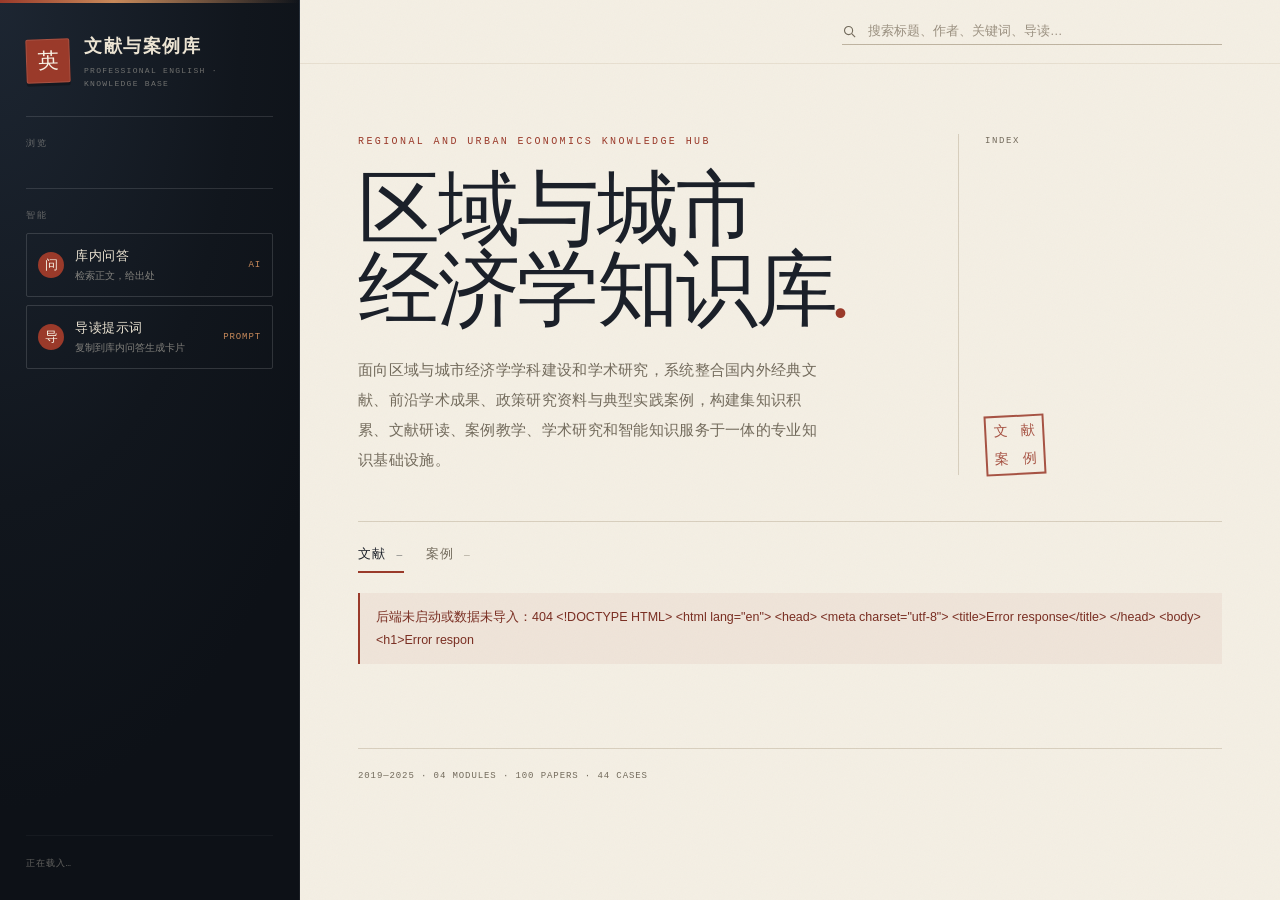
==== commit c2f75125: "导读页文案改为复制到「库内问答」 Co-Authored-By: Claude Code <noreply@anthropic.com>" ====
--- a/backend/static/index.html
+++ b/backend/static/index.html
@@ -36,7 +36,7 @@
     <span class="ask-mark">导</span>
     <span>
       <strong>导读提示词</strong>
-      <small>复制到 DeepSeek 生成卡片</small>
+      <small>复制到库内问答生成卡片</small>
     </span>
     <em>PROMPT</em>
   </a>
@@ -91,12 +91,12 @@
   <section id="view-prompt" hidden>
     <div class="prompt-page">
       <p class="eyebrow">GUIDE PROMPT / 导读提示词</p>
-      <h1>让 DeepSeek 生成一张阅读卡片<span class="dot">.</span></h1>
-      <p class="prompt-intro">先在下方的文本框里粘贴文献信息，再点「复制完整提示词」，整段粘到「库内问答」或 DeepSeek，它会按统一结构输出研究问题、数据与方法、主要结论、关键词和阅读问题。</p>
+      <h1>让「库内问答」生成一张阅读卡片<span class="dot">.</span></h1>
+      <p class="prompt-intro">先在下方的文本框里粘贴文献信息，再点「复制完整提示词」，整段粘到「库内问答」，它会自动检索该文献正文，按统一结构输出研究问题、数据与方法、主要结论、关键词和阅读问题。</p>
       <ol class="prompt-steps">
         <li>在下方文本框粘贴文献的标题、作者、期刊年份，以及摘要或正文。</li>
         <li>点「复制完整提示词」。</li>
-        <li>粘到「库内问答」生成卡片，会自动检索该文献正文并标注出处；也可以粘到外部 DeepSeek。</li>
+        <li>粘到「库内问答」生成卡片，会自动检索该文献正文并标注出处。</li>
       </ol>
       <div class="prompt-box">
         <button class="prompt-copy" id="copy-prompt" type="button">复制完整提示词</button>
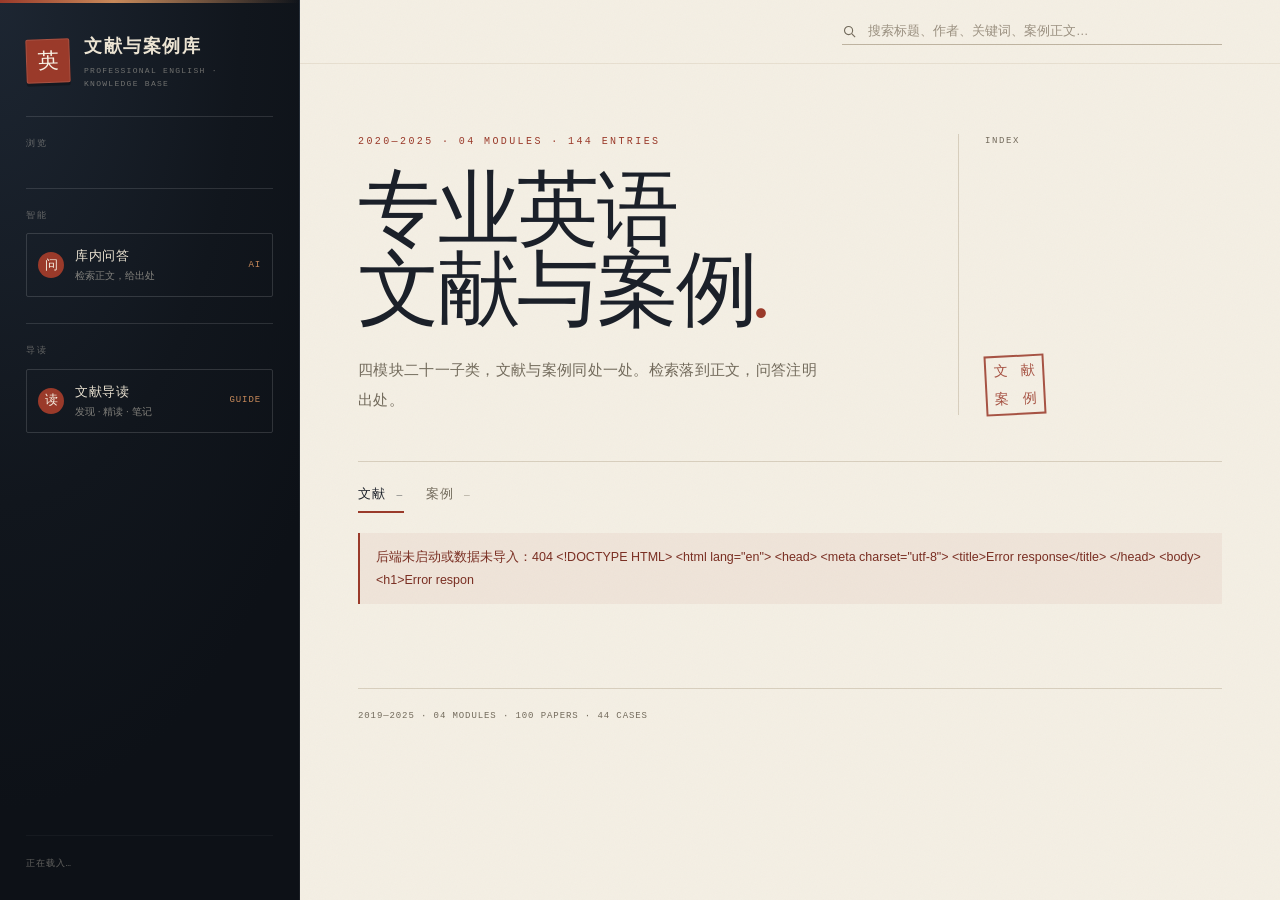
==== commit 087edd87: "新增文献导读模块与 AI 导读生成引擎 - 前端新增「文献导读」：发现页支持按标题/作者/关键词/领域/年份搜索筛选，详情页四栏（概览/机制/方法/评述），收藏、阅读状态、笔记存 localStora" ====
--- a/backend/static/index.html
+++ b/backend/static/index.html
@@ -3,7 +3,7 @@
 <head>
 <meta charset="UTF-8">
 <meta name="viewport" content="width=device-width, initial-scale=1.0">
-<title>区域与城市经济学知识库</title>
+<title>专业英语课程 · 文献与案例库</title>
 <link rel="icon" href="data:image/svg+xml,%3Csvg xmlns='http://www.w3.org/2000/svg' viewBox='0 0 64 64'%3E%3Crect width='64' height='64' fill='%239B3A2A'/%3E%3Ctext x='32' y='44' font-size='34' text-anchor='middle' fill='%23F8F2E5' font-family='serif'%3E%E8%8B%B1%3C/text%3E%3C/svg%3E">
 <link rel="stylesheet" href="style.css">
 </head>
@@ -32,13 +32,16 @@
     </span>
     <em>AI</em>
   </a>
-  <a class="rail-ask" href="#/prompt" id="prompt-link" style="margin-top:8px">
-    <span class="ask-mark">导</span>
+
+  <div class="rail-rule"></div>
+  <p class="rail-label">导读</p>
+  <a class="rail-ask" href="#/literature" id="lit-link">
+    <span class="ask-mark">读</span>
     <span>
-      <strong>导读提示词</strong>
-      <small>复制到库内问答生成卡片</small>
+      <strong>文献导读</strong>
+      <small>发现 · 精读 · 笔记</small>
     </span>
-    <em>PROMPT</em>
+    <em>GUIDE</em>
   </a>
 
   <div class="rail-foot" id="rail-foot">正在载入…</div>
@@ -51,7 +54,7 @@
       <svg viewBox="0 0 24 24" fill="none" stroke-width="1.8" aria-hidden="true">
         <circle cx="10.5" cy="10.5" r="6.5"/><path d="M15.5 15.5 21 21"/>
       </svg>
-      <input id="q" type="search" placeholder="搜索标题、作者、关键词、导读…" aria-label="搜索">
+      <input id="q" type="search" placeholder="搜索标题、作者、关键词、案例正文…" aria-label="搜索">
       <button type="button" class="clear" id="clear" hidden aria-label="清空">×</button>
     </form>
   </header>
@@ -59,9 +62,9 @@
   <section id="view-home">
     <div class="masthead">
       <div>
-        <p class="eyebrow">REGIONAL AND URBAN ECONOMICS KNOWLEDGE HUB</p>
-        <h1>区域与城市<br>经济学知识库<span class="dot">.</span></h1>
-        <p class="lede">面向区域与城市经济学学科建设和学术研究，系统整合国内外经典文献、前沿学术成果、政策研究资料与典型实践案例，构建集知识积累、文献研读、案例教学、学术研究和智能知识服务于一体的专业知识基础设施。</p>
+        <p class="eyebrow">2020—2025 · 04 MODULES · 144 ENTRIES</p>
+        <h1>专业英语<br>文献与案例<span class="dot">.</span></h1>
+        <p class="lede">四模块二十一子类，文献与案例同处一处。检索落到正文，问答注明出处。</p>
       </div>
       <div class="issue">
         <p class="issue-kicker">INDEX</p>
@@ -87,52 +90,8 @@
 
   <section id="view-detail" hidden></section>
   <section id="view-ask" hidden></section>
-
-  <section id="view-prompt" hidden>
-    <div class="prompt-page">
-      <p class="eyebrow">GUIDE PROMPT / 导读提示词</p>
-      <h1>让「库内问答」生成一张阅读卡片<span class="dot">.</span></h1>
-      <p class="prompt-intro">先在下方的文本框里粘贴文献信息，再点「复制完整提示词」，整段粘到「库内问答」，它会自动检索该文献正文，按统一结构输出研究问题、数据与方法、主要结论、关键词和阅读问题。</p>
-      <ol class="prompt-steps">
-        <li>在下方文本框粘贴文献的标题、作者、期刊年份，以及摘要或正文。</li>
-        <li>点「复制完整提示词」。</li>
-        <li>粘到「库内问答」生成卡片，会自动检索该文献正文并标注出处。</li>
-      </ol>
-      <div class="prompt-box">
-        <button class="prompt-copy" id="copy-prompt" type="button">复制完整提示词</button>
-        <pre id="guide-prompt">你是区域与城市经济学专业的文献导读助手。请根据我提供的文献信息，生成一张中文阅读卡片，严格按以下五部分输出：
-
-【研究问题】
-用 1—2 句话说明文章要回答的核心问题，以及这个问题为什么重要。
-
-【数据与方法】
-说明数据来源、样本范围、识别策略或理论模型。若是综述或理论文章，说明其论证路径。不要编造材料中没有的方法。
-
-【主要结论】
-用 2—3 条说明核心发现、机制或政策含义。每条都要能追溯到材料中的证据。
-
-【关键词】
-3—5 个中文关键词，用顿号分隔。
-
-【阅读问题】
-给出 3 个引导阅读的问题，分别关注：
-1. 识别策略或理论机制是否可信；
-2. 结论的外部有效性或适用边界；
-3. 对区域与城市经济政策的启示。
-问题要具体到这篇文献，不要写成通用套话。
-
-写作要求：
-- 只使用我提供的材料，不补充材料以外的文献、数据、作者或结论。
-- 材料不足时直接说明缺什么，不要猜测。
-- 用中文，语言简洁，不用“本文”开头的套话。
-- 如果我只给了题录、没有摘要或正文，请注明“仅凭题录无法判断内容”，并只生成基于题录的阅读问题。</pre>
-      </div>
-      <div class="prompt-input">
-        <label for="paper-input">文献信息 · 直接粘贴到这里</label>
-        <textarea id="paper-input" rows="7" placeholder="标题：&#10;作者：&#10;期刊/年份：&#10;摘要或正文："></textarea>
-      </div>
-    </div>
-  </section>
+  <section id="view-literature" hidden></section>
+  <section id="view-lit-detail" hidden></section>
 
   <footer class="footer">
     <span>2019—2025 · 04 MODULES · 100 PAPERS · 44 CASES</span>
--- a/backend/static/style.css
+++ b/backend/static/style.css
@@ -186,24 +186,6 @@
 .paper-type{border:1px solid var(--line);padding:3px 6px;border-radius:2px;font-size:9.5px;letter-spacing:.06em;color:#99907F;white-space:nowrap}
 .paper-type.ft{color:var(--red);border-color:rgba(155,58,42,.35)}
 .paper-link{font-family:var(--mono);font-size:10px;letter-spacing:.1em;color:var(--mc);border-bottom:1px solid color-mix(in srgb,var(--mc) 35%,transparent);padding-bottom:2px}
-
-/* 导读提示词 */
-.prompt-page{max-width:860px;margin-top:72px}
-.prompt-page .eyebrow{margin:0 0 18px;font-family:var(--mono);font-size:10px;letter-spacing:.24em;color:var(--red)}
-.prompt-page h1{margin:0;font-family:var(--serif);font-weight:500;font-size:clamp(34px,4.4vw,56px);line-height:1.12;letter-spacing:-.02em}
-.prompt-page h1 .dot{color:var(--red)}
-.prompt-intro{margin:20px 0 0;max-width:700px;font-size:13.5px;line-height:1.95;color:var(--muted)}
-.prompt-steps{margin:18px 0 0;padding-left:20px;font-size:12.5px;line-height:1.9;color:var(--muted)}
-.prompt-steps li+li{margin-top:4px}
-.prompt-box{position:relative;margin-top:30px;padding:22px;border:1px solid var(--line);border-left:2px solid var(--red);background:var(--paper-2)}
-.prompt-copy{position:absolute;top:12px;right:12px;z-index:2;border:1px solid color-mix(in srgb,var(--red) 45%,var(--line));background:var(--paper-2);color:var(--red);cursor:pointer;border-radius:2px;padding:5px 10px;font-family:var(--mono);font-size:9.5px;letter-spacing:.08em;transition:background .2s,color .2s}
-.prompt-copy:hover{background:var(--red);color:#fff}
-.prompt-box pre{margin:0;padding-top:22px;white-space:pre-wrap;word-break:break-word;font-family:var(--mono);font-size:12px;line-height:1.95;color:var(--ink)}
-.prompt-input{margin-top:18px}
-.prompt-input label{display:block;margin-bottom:7px;font-family:var(--mono);font-size:9.5px;letter-spacing:.1em;text-transform:uppercase;color:var(--muted)}
-.prompt-input textarea{display:block;width:100%;min-height:150px;resize:vertical;padding:14px;border:1px solid var(--line);background:var(--paper-2);font-family:var(--mono);font-size:12px;line-height:1.8;color:var(--ink)}
-.prompt-input textarea:focus{outline:none;border-color:var(--red)}
-.prompt-input textarea::placeholder{color:var(--muted);opacity:.75}
 
 .empty{display:none;margin-top:46px;padding:64px 20px;border-top:1px solid var(--line);text-align:center}
 .empty.show{display:block}
@@ -340,7 +322,7 @@
   .main{padding:0 38px 72px}
   .topbar{margin:0 -38px;padding:0 38px}
 }
-@media(max-width:1100px){
+@media(max-width:980px){
   .rail{width:252px;padding:26px 20px 22px}
   .main{margin-left:252px;padding:0 30px 60px}
   .topbar{margin:0 -30px;padding:0 30px}
@@ -400,3 +382,102 @@
   .ask-submit{width:100%}
   .footer{flex-direction:column;gap:7px}
 }
+
+/* ---------- literature guide ---------- */
+.lit-wrap{padding-top:52px;animation:rise .5s ease both;max-width:1200px}
+.lit-head{display:grid;grid-template-columns:minmax(0,1fr) auto;gap:30px;align-items:end;border-bottom:1px solid var(--line);padding-bottom:22px}
+.lit-head .eyebrow{margin-bottom:12px}
+.lit-head h1{margin:0;font-family:var(--serif);font-size:clamp(30px,4vw,46px);font-weight:500;line-height:1.15}
+.lit-head .lede{margin:12px 0 0;font-size:13.5px;line-height:1.9;color:var(--muted);max-width:560px}
+.lit-count{text-align:right;font-family:var(--mono);font-size:10px;letter-spacing:.1em;color:var(--muted);border-left:1px solid var(--line);padding-left:20px;white-space:nowrap}
+
+.lit-filter{display:flex;flex-wrap:wrap;gap:10px;margin:24px 0 0;align-items:center}
+.lit-search{display:flex;align-items:center;gap:8px;flex:1 1 240px;min-width:220px;padding:7px 0;border-bottom:1px solid #BFB4A1}
+.lit-search svg{width:15px;height:15px;flex:0 0 15px;stroke:var(--muted)}
+.lit-search input{width:100%;border:0;background:transparent;outline:0;font-family:var(--sans);font-size:12.5px;color:var(--ink)}
+.lit-search input::placeholder{color:#9B9181}
+.lit-filter select,.lit-filter input[type=text]{
+  border:1px solid var(--line);background:var(--paper-2);color:var(--ink);
+  font-family:var(--sans);font-size:12px;padding:7px 10px;border-radius:2px;outline:0;
+}
+.lit-filter select:focus,.lit-filter input[type=text]:focus{border-color:var(--ink)}
+
+.lit-grid{display:grid;grid-template-columns:repeat(auto-fill,minmax(300px,1fr));gap:16px;margin-top:28px}
+.lit-card{
+  display:flex;flex-direction:column;gap:8px;padding:18px 18px 14px;
+  border:1px solid var(--line-2);background:var(--paper-2);border-radius:2px;
+  cursor:pointer;transition:border-color .2s,box-shadow .2s,transform .2s;position:relative;
+}
+.lit-card:hover{border-color:var(--line);box-shadow:0 8px 22px rgba(27,32,41,.07);transform:translateY(-2px)}
+.lit-card-top{display:flex;align-items:center;justify-content:space-between;gap:10px}
+.lit-id{font-family:var(--mono);font-size:9px;letter-spacing:.08em;color:var(--red)}
+.lit-status{font-family:var(--mono);font-size:9px;letter-spacing:.06em;color:var(--muted);border:1px solid var(--line);padding:2px 7px;border-radius:10px}
+.lit-status[data-status=reading]{color:#1F7A7A;border-color:rgba(31,122,122,.4)}
+.lit-status[data-status=completed]{color:#4F7A34;border-color:rgba(79,122,52,.4)}
+.lit-title{margin:2px 0 0;font-family:var(--serif-en);font-size:16.5px;font-weight:500;line-height:1.4;color:var(--ink)}
+.lit-cn{margin:0;font-size:12.5px;line-height:1.6;color:var(--muted)}
+.lit-meta{margin:0;font-family:var(--mono);font-size:10px;line-height:1.7;color:#8A8171}
+.lit-field{margin:0;font-size:11px;letter-spacing:.06em;color:var(--ink)}
+.lit-kw{margin:0;font-size:10.5px;line-height:1.6;color:#928876}
+.lit-overview{margin:2px 0 0;font-size:12px;line-height:1.75;color:var(--muted);display:-webkit-box;-webkit-line-clamp:3;-webkit-box-orient:vertical;overflow:hidden}
+.lit-card-foot{display:flex;align-items:center;justify-content:space-between;gap:12px;margin-top:auto;padding-top:10px;border-top:1px solid var(--line-2)}
+.lit-bookmark{border:1px solid var(--line);background:transparent;color:var(--muted);font-size:11px;padding:4px 10px;border-radius:2px;cursor:pointer;transition:color .2s,border-color .2s}
+.lit-bookmark:hover{color:var(--red);border-color:var(--red)}
+.lit-bookmark.is-on{color:var(--red);border-color:rgba(155,58,42,.5);background:rgba(155,58,42,.06)}
+.lit-open{font-family:var(--mono);font-size:10px;letter-spacing:.08em;color:var(--mc);border-bottom:1px solid color-mix(in srgb,var(--mc) 35%,transparent);padding-bottom:2px}
+
+.lit-detail{padding-top:44px;animation:rise .5s ease both}
+.lit-detail h1{margin:0;font-family:var(--serif-en);font-size:clamp(24px,3vw,36px);font-weight:500;line-height:1.3}
+.lit-prov{display:flex;flex-wrap:wrap;gap:5px;margin:2px 0 0}
+.lit-badge{
+  font-family:var(--mono);font-size:9px;letter-spacing:.05em;
+  padding:2px 7px;border-radius:10px;border:1px solid var(--line);color:var(--muted);
+}
+.lit-badge.is-draft{color:#8A6A2A;border-color:rgba(138,106,42,.35);background:rgba(138,106,42,.07)}
+.lit-badge.is-reviewed{color:#4F7A34;border-color:rgba(79,122,52,.4);background:rgba(79,122,52,.07)}
+.lit-badge.is-partial{color:#9B3A2A;border-color:rgba(155,58,42,.35);background:rgba(155,58,42,.06)}
+.tag.tag-ai{color:#8A6A2A;border-color:rgba(138,106,42,.4);background:rgba(138,106,42,.07)}
+.tag.tag-ok{color:#4F7A34;border-color:rgba(79,122,52,.4);background:rgba(79,122,52,.07)}
+.tag.tag-warn{color:#9B3A2A;border-color:rgba(155,58,42,.4);background:rgba(155,58,42,.06)}
+.lit-prov-note{
+  margin:16px 0 0;padding:10px 13px;border-left:2px solid var(--line);
+  background:rgba(255,255,255,.34);font-size:11.5px;line-height:1.8;color:var(--muted);
+}
+.lit-tools{display:flex;flex-wrap:wrap;align-items:center;justify-content:space-between;gap:14px;margin-top:26px;padding:14px 0;border-top:1px solid var(--line);border-bottom:1px solid var(--line)}
+.lit-tool{display:flex;align-items:center;gap:12px}
+.lit-tool-label{font-family:var(--mono);font-size:9.5px;letter-spacing:.12em;color:var(--muted)}
+.lit-status-switch{display:flex;gap:4px}
+.lit-status-switch button{border:1px solid var(--line);background:transparent;color:var(--muted);font-size:11.5px;padding:4px 11px;border-radius:2px;cursor:pointer;transition:all .2s}
+.lit-status-switch button.is-on{background:var(--ink);border-color:var(--ink);color:var(--paper)}
+
+.lit-tabs{margin-top:30px}
+.lit-tab-nav{display:flex;gap:4px;border-bottom:2px solid var(--ink);flex-wrap:wrap}
+.lit-tab-nav button{border:0;background:transparent;padding:11px 16px;cursor:pointer;font-size:13px;letter-spacing:.06em;color:var(--muted);border-bottom:2px solid transparent;margin-bottom:-2px;transition:color .2s,border-color .2s}
+.lit-tab-nav button span{font-family:var(--mono);font-size:9px;opacity:.55;margin-left:3px}
+.lit-tab-nav button.is-active{color:var(--ink);border-color:var(--red);font-weight:600}
+.lit-tab-panel{padding-top:22px;animation:rise .35s ease both}
+.lit-block{margin-bottom:22px}
+.lit-block h4{margin:0 0 8px;font-family:var(--mono);font-size:9.5px;letter-spacing:.16em;color:var(--red);font-weight:500;text-transform:uppercase}
+.lit-text{margin:0;font-size:14px;line-height:2;color:#2A2E36;text-align:justify}
+.lit-list{margin:0;padding-left:18px}
+.lit-list li{margin:6px 0;font-size:13.5px;line-height:1.9;color:#2A2E36}
+.lit-flow{display:flex;flex-direction:column;align-items:stretch;max-width:520px;margin-top:6px}
+.lit-flow-step{padding:11px 14px;border:1px solid var(--line);border-left:3px solid var(--mc);background:var(--paper-2);font-size:13px;line-height:1.6;color:var(--ink)}
+.lit-flow-arrow{text-align:center;color:var(--muted);font-size:13px;line-height:1;padding:4px 0}
+
+.lit-notes{margin-top:34px;padding-top:22px;border-top:1px solid var(--line)}
+.lit-notes .lit-tool-label{display:block;margin-bottom:8px}
+.lit-notes textarea{width:100%;min-height:120px;resize:vertical;padding:13px 15px;border:1px solid var(--line);background:var(--paper-2);font-family:var(--sans);font-size:13.5px;line-height:1.8;color:var(--ink);border-radius:2px;outline:0}
+.lit-notes textarea:focus{border-color:var(--ink)}
+.lit-rec{margin-top:34px;padding-top:20px;border-top:1px solid var(--line)}
+
+@media(max-width:980px){
+  .lit-head{grid-template-columns:1fr;gap:14px}
+  .lit-count{border-left:0;border-top:1px solid var(--line);padding:12px 0 0;text-align:left}
+  .lit-grid{grid-template-columns:repeat(auto-fill,minmax(260px,1fr))}
+}
+@media(max-width:560px){
+  .lit-grid{grid-template-columns:1fr}
+  .lit-filter select,.lit-filter input[type=text]{flex:1 1 40%}
+  .lit-tools{flex-direction:column;align-items:flex-start}
+}
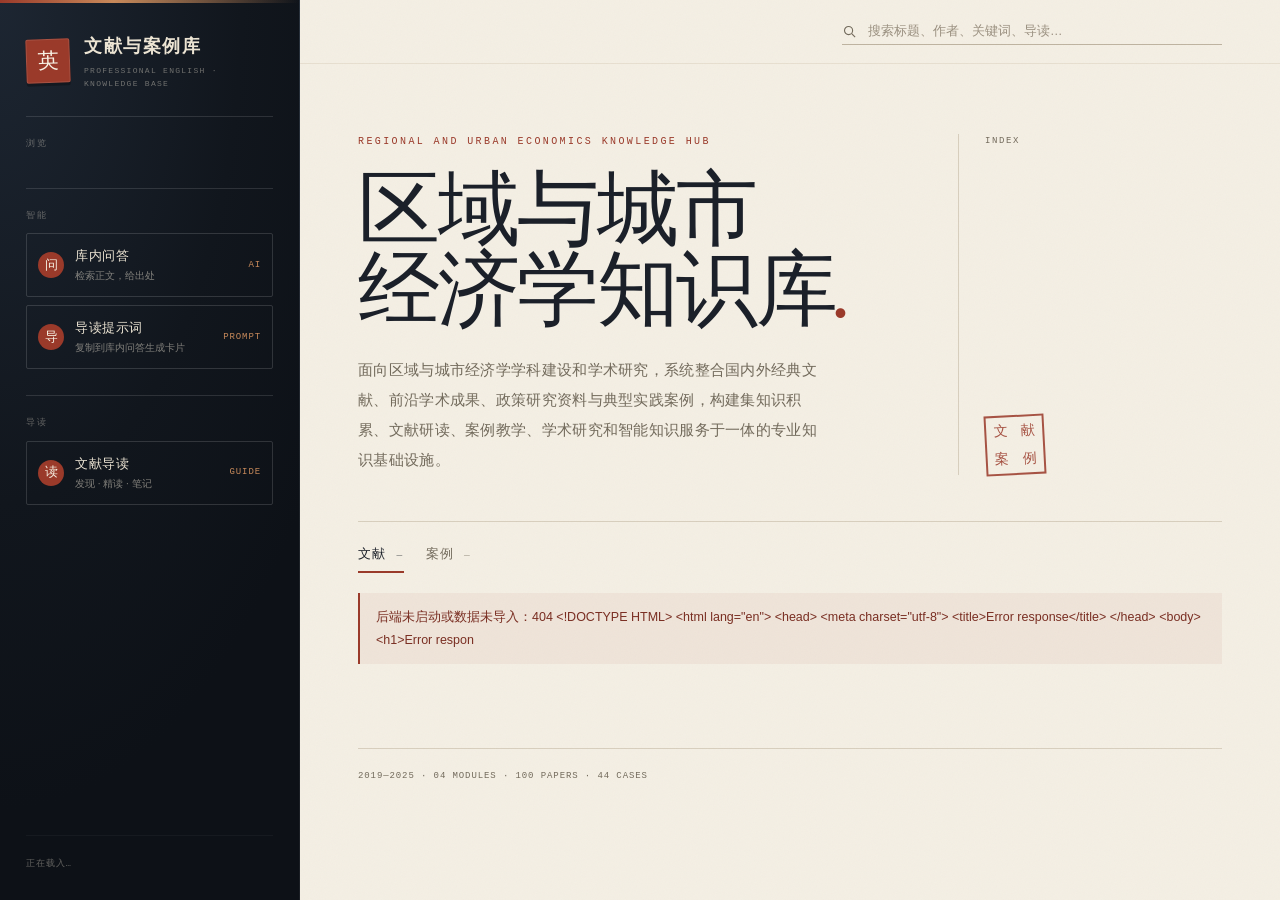
==== commit 5fd01543: "合并远端：保留学生导读与提示词页，接入 AI 四栏导读 远端新增：区域与城市经济学知识库改名、导读提示词页（#/prompt）、 学生导读 data/daodu.json 与 /api/daodu、A" ====
--- a/backend/static/index.html
+++ b/backend/static/index.html
@@ -3,7 +3,7 @@
 <head>
 <meta charset="UTF-8">
 <meta name="viewport" content="width=device-width, initial-scale=1.0">
-<title>专业英语课程 · 文献与案例库</title>
+<title>区域与城市经济学知识库</title>
 <link rel="icon" href="data:image/svg+xml,%3Csvg xmlns='http://www.w3.org/2000/svg' viewBox='0 0 64 64'%3E%3Crect width='64' height='64' fill='%239B3A2A'/%3E%3Ctext x='32' y='44' font-size='34' text-anchor='middle' fill='%23F8F2E5' font-family='serif'%3E%E8%8B%B1%3C/text%3E%3C/svg%3E">
 <link rel="stylesheet" href="style.css">
 </head>
@@ -32,6 +32,14 @@
     </span>
     <em>AI</em>
   </a>
+  <a class="rail-ask" href="#/prompt" id="prompt-link" style="margin-top:8px">
+    <span class="ask-mark">导</span>
+    <span>
+      <strong>导读提示词</strong>
+      <small>复制到库内问答生成卡片</small>
+    </span>
+    <em>PROMPT</em>
+  </a>
 
   <div class="rail-rule"></div>
   <p class="rail-label">导读</p>
@@ -54,7 +62,7 @@
       <svg viewBox="0 0 24 24" fill="none" stroke-width="1.8" aria-hidden="true">
         <circle cx="10.5" cy="10.5" r="6.5"/><path d="M15.5 15.5 21 21"/>
       </svg>
-      <input id="q" type="search" placeholder="搜索标题、作者、关键词、案例正文…" aria-label="搜索">
+      <input id="q" type="search" placeholder="搜索标题、作者、关键词、导读…" aria-label="搜索">
       <button type="button" class="clear" id="clear" hidden aria-label="清空">×</button>
     </form>
   </header>
@@ -62,9 +70,9 @@
   <section id="view-home">
     <div class="masthead">
       <div>
-        <p class="eyebrow">2020—2025 · 04 MODULES · 144 ENTRIES</p>
-        <h1>专业英语<br>文献与案例<span class="dot">.</span></h1>
-        <p class="lede">四模块二十一子类，文献与案例同处一处。检索落到正文，问答注明出处。</p>
+        <p class="eyebrow">REGIONAL AND URBAN ECONOMICS KNOWLEDGE HUB</p>
+        <h1>区域与城市<br>经济学知识库<span class="dot">.</span></h1>
+        <p class="lede">面向区域与城市经济学学科建设和学术研究，系统整合国内外经典文献、前沿学术成果、政策研究资料与典型实践案例，构建集知识积累、文献研读、案例教学、学术研究和智能知识服务于一体的专业知识基础设施。</p>
       </div>
       <div class="issue">
         <p class="issue-kicker">INDEX</p>
@@ -93,6 +101,52 @@
   <section id="view-literature" hidden></section>
   <section id="view-lit-detail" hidden></section>
 
+  <section id="view-prompt" hidden>
+    <div class="prompt-page">
+      <p class="eyebrow">GUIDE PROMPT / 导读提示词</p>
+      <h1>让「库内问答」生成一张阅读卡片<span class="dot">.</span></h1>
+      <p class="prompt-intro">先在下方的文本框里粘贴文献信息，再点「复制完整提示词」，整段粘到「库内问答」，它会自动检索该文献正文，按统一结构输出研究问题、数据与方法、主要结论、关键词和阅读问题。</p>
+      <ol class="prompt-steps">
+        <li>在下方文本框粘贴文献的标题、作者、期刊年份，以及摘要或正文。</li>
+        <li>点「复制完整提示词」。</li>
+        <li>粘到「库内问答」生成卡片，会自动检索该文献正文并标注出处。</li>
+      </ol>
+      <div class="prompt-box">
+        <button class="prompt-copy" id="copy-prompt" type="button">复制完整提示词</button>
+        <pre id="guide-prompt">你是区域与城市经济学专业的文献导读助手。请根据我提供的文献信息，生成一张中文阅读卡片，严格按以下五部分输出：
+
+【研究问题】
+用 1—2 句话说明文章要回答的核心问题，以及这个问题为什么重要。
+
+【数据与方法】
+说明数据来源、样本范围、识别策略或理论模型。若是综述或理论文章，说明其论证路径。不要编造材料中没有的方法。
+
+【主要结论】
+用 2—3 条说明核心发现、机制或政策含义。每条都要能追溯到材料中的证据。
+
+【关键词】
+3—5 个中文关键词，用顿号分隔。
+
+【阅读问题】
+给出 3 个引导阅读的问题，分别关注：
+1. 识别策略或理论机制是否可信；
+2. 结论的外部有效性或适用边界；
+3. 对区域与城市经济政策的启示。
+问题要具体到这篇文献，不要写成通用套话。
+
+写作要求：
+- 只使用我提供的材料，不补充材料以外的文献、数据、作者或结论。
+- 材料不足时直接说明缺什么，不要猜测。
+- 用中文，语言简洁，不用“本文”开头的套话。
+- 如果我只给了题录、没有摘要或正文，请注明“仅凭题录无法判断内容”，并只生成基于题录的阅读问题。</pre>
+      </div>
+      <div class="prompt-input">
+        <label for="paper-input">文献信息 · 直接粘贴到这里</label>
+        <textarea id="paper-input" rows="7" placeholder="标题：&#10;作者：&#10;期刊/年份：&#10;摘要或正文："></textarea>
+      </div>
+    </div>
+  </section>
+
   <footer class="footer">
     <span>2019—2025 · 04 MODULES · 100 PAPERS · 44 CASES</span>
     <span id="foot-model"></span>
--- a/backend/static/style.css
+++ b/backend/static/style.css
@@ -186,6 +186,24 @@
 .paper-type{border:1px solid var(--line);padding:3px 6px;border-radius:2px;font-size:9.5px;letter-spacing:.06em;color:#99907F;white-space:nowrap}
 .paper-type.ft{color:var(--red);border-color:rgba(155,58,42,.35)}
 .paper-link{font-family:var(--mono);font-size:10px;letter-spacing:.1em;color:var(--mc);border-bottom:1px solid color-mix(in srgb,var(--mc) 35%,transparent);padding-bottom:2px}
+
+/* 导读提示词 */
+.prompt-page{max-width:860px;margin-top:72px}
+.prompt-page .eyebrow{margin:0 0 18px;font-family:var(--mono);font-size:10px;letter-spacing:.24em;color:var(--red)}
+.prompt-page h1{margin:0;font-family:var(--serif);font-weight:500;font-size:clamp(34px,4.4vw,56px);line-height:1.12;letter-spacing:-.02em}
+.prompt-page h1 .dot{color:var(--red)}
+.prompt-intro{margin:20px 0 0;max-width:700px;font-size:13.5px;line-height:1.95;color:var(--muted)}
+.prompt-steps{margin:18px 0 0;padding-left:20px;font-size:12.5px;line-height:1.9;color:var(--muted)}
+.prompt-steps li+li{margin-top:4px}
+.prompt-box{position:relative;margin-top:30px;padding:22px;border:1px solid var(--line);border-left:2px solid var(--red);background:var(--paper-2)}
+.prompt-copy{position:absolute;top:12px;right:12px;z-index:2;border:1px solid color-mix(in srgb,var(--red) 45%,var(--line));background:var(--paper-2);color:var(--red);cursor:pointer;border-radius:2px;padding:5px 10px;font-family:var(--mono);font-size:9.5px;letter-spacing:.08em;transition:background .2s,color .2s}
+.prompt-copy:hover{background:var(--red);color:#fff}
+.prompt-box pre{margin:0;padding-top:22px;white-space:pre-wrap;word-break:break-word;font-family:var(--mono);font-size:12px;line-height:1.95;color:var(--ink)}
+.prompt-input{margin-top:18px}
+.prompt-input label{display:block;margin-bottom:7px;font-family:var(--mono);font-size:9.5px;letter-spacing:.1em;text-transform:uppercase;color:var(--muted)}
+.prompt-input textarea{display:block;width:100%;min-height:150px;resize:vertical;padding:14px;border:1px solid var(--line);background:var(--paper-2);font-family:var(--mono);font-size:12px;line-height:1.8;color:var(--ink)}
+.prompt-input textarea:focus{outline:none;border-color:var(--red)}
+.prompt-input textarea::placeholder{color:var(--muted);opacity:.75}
 
 .empty{display:none;margin-top:46px;padding:64px 20px;border-top:1px solid var(--line);text-align:center}
 .empty.show{display:block}
@@ -322,7 +340,7 @@
   .main{padding:0 38px 72px}
   .topbar{margin:0 -38px;padding:0 38px}
 }
-@media(max-width:980px){
+@media(max-width:1100px){
   .rail{width:252px;padding:26px 20px 22px}
   .main{margin-left:252px;padding:0 30px 60px}
   .topbar{margin:0 -30px;padding:0 30px}
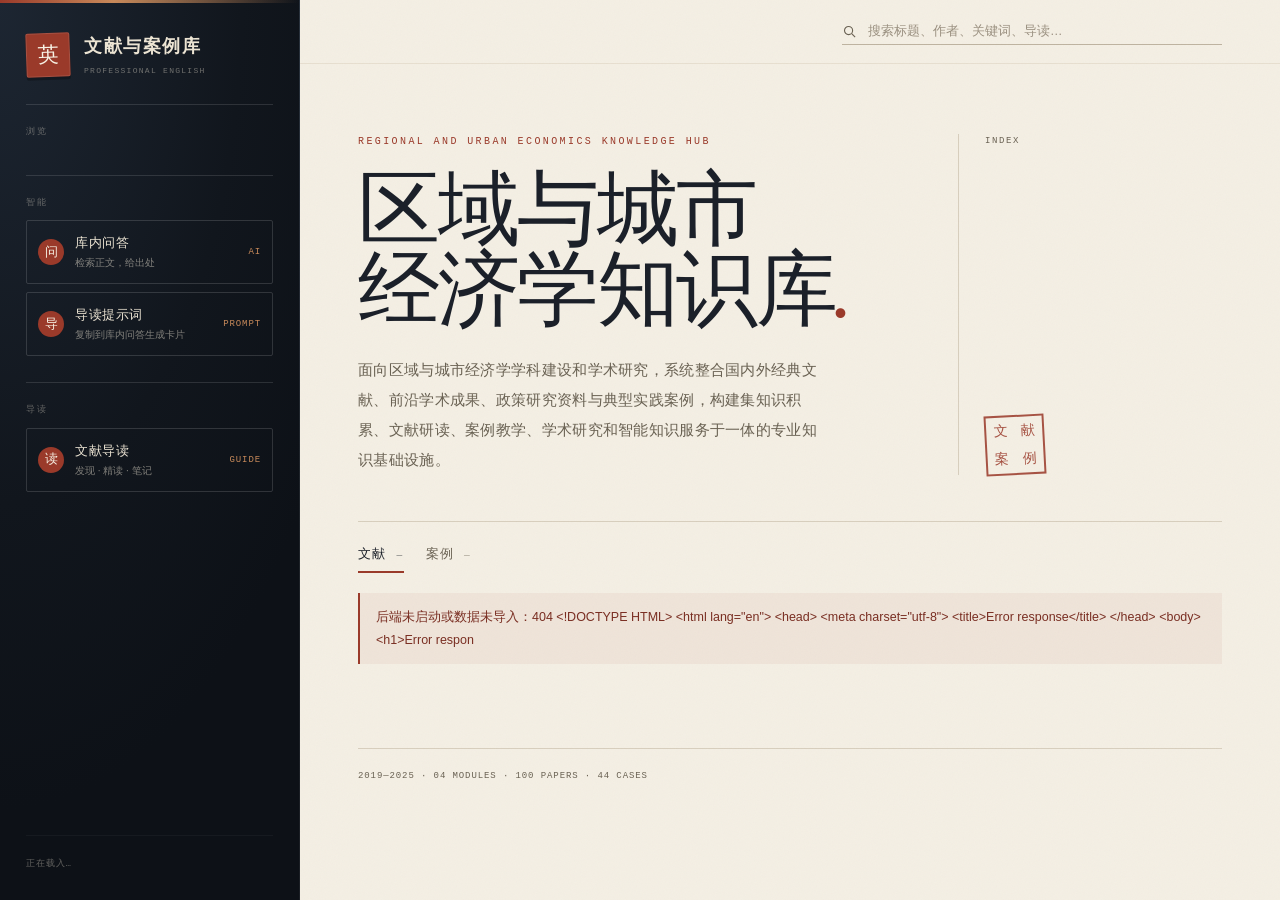
==== commit a10f88bb: "优化页面视觉细节 - 详情页外部链接改为短标签（DOI / 检索），完整地址放 title，避免长 URL 撑破元信息栏；文件路径单行省略 - 移动端智能入口从三张整宽卡片压成紧凑标签行，缩短首屏导航" ====
--- a/backend/static/index.html
+++ b/backend/static/index.html
@@ -14,7 +14,7 @@
     <span class="seal">英</span>
     <span>
       <strong>文献与案例库</strong>
-      <small>PROFESSIONAL ENGLISH · KNOWLEDGE BASE</small>
+      <small>PROFESSIONAL ENGLISH</small>
     </span>
   </a>
 
@@ -32,7 +32,7 @@
     </span>
     <em>AI</em>
   </a>
-  <a class="rail-ask" href="#/prompt" id="prompt-link" style="margin-top:8px">
+  <a class="rail-ask" href="#/prompt" id="prompt-link">
     <span class="ask-mark">导</span>
     <span>
       <strong>导读提示词</strong>
--- a/backend/static/style.css
+++ b/backend/static/style.css
@@ -2,7 +2,7 @@
   --paper:#F4EFE4;
   --paper-2:#FBF8F0;
   --ink:#1B2029;
-  --muted:#736B5C;
+  --muted:#6A6253;
   --line:#D8CFBE;
   --line-2:#E7DFD0;
   --red:#9B3A2A;
@@ -70,6 +70,7 @@
   padding:12px 11px;border:1px solid rgba(255,255,255,.14);border-radius:2px;
   transition:background .22s,border-color .22s;
 }
+.rail-ask+.rail-ask{margin-top:8px}
 .rail-ask:hover{background:rgba(255,255,255,.06);border-color:rgba(255,255,255,.26)}
 .rail-ask.is-active{background:rgba(155,58,42,.22);border-color:rgba(201,138,90,.55)}
 .ask-mark{
@@ -179,11 +180,11 @@
 .paper:hover .paper-title{color:var(--mc)}
 .paper-cn{margin:5px 0 0;font-size:13px;line-height:1.7;color:var(--muted)}
 .paper.is-case .paper-title{font-family:var(--serif);font-size:17px;line-height:1.5}
-.paper-meta{margin:8px 0 0;font-family:var(--mono);font-size:10.5px;line-height:1.75;color:#8A8171}
+.paper-meta{margin:8px 0 0;font-family:var(--mono);font-size:10.5px;line-height:1.75;color:#6E6555}
 .paper-meta .dot{margin:0 7px;opacity:.5}
-.paper-kw{margin:6px 0 0;font-size:11px;line-height:1.7;color:#928876}
+.paper-kw{margin:6px 0 0;font-size:11px;line-height:1.7;color:#736A59}
 .paper-tail{display:flex;flex-direction:column;align-items:flex-end;gap:8px;padding-top:3px}
-.paper-type{border:1px solid var(--line);padding:3px 6px;border-radius:2px;font-size:9.5px;letter-spacing:.06em;color:#99907F;white-space:nowrap}
+.paper-type{border:1px solid var(--line);padding:3px 6px;border-radius:2px;font-size:9.5px;letter-spacing:.06em;color:#736A59;white-space:nowrap}
 .paper-type.ft{color:var(--red);border-color:rgba(155,58,42,.35)}
 .paper-link{font-family:var(--mono);font-size:10px;letter-spacing:.1em;color:var(--mc);border-bottom:1px solid color-mix(in srgb,var(--mc) 35%,transparent);padding-bottom:2px}
 
@@ -233,6 +234,7 @@
 .detail-meta div{display:flex;gap:10px;font-size:12.5px;line-height:1.7}
 .detail-meta dt{font-family:var(--mono);font-size:9.5px;letter-spacing:.1em;color:var(--muted);flex:0 0 62px;padding-top:2px}
 .detail-meta dd{margin:0;color:var(--ink);min-width:0;word-break:break-word}
+.detail-meta dd.ellipsis{white-space:nowrap;overflow:hidden;text-overflow:ellipsis}
 .detail-meta a{color:var(--red);border-bottom:1px solid rgba(155,58,42,.3)}
 .kw-row{display:flex;flex-wrap:wrap;gap:6px;margin-top:16px}
 .kw{font-size:11px;padding:3px 9px;border-radius:12px;background:rgba(27,32,41,.055);color:#5F584B}
@@ -363,7 +365,11 @@
   .rail-nav::-webkit-scrollbar{display:none}
   .rail-nav a{grid-template-columns:6px auto;white-space:nowrap;padding:7px 10px;font-size:12px;flex:0 0 auto}
   .rail-nav a em{display:none}
-  .rail-ask{margin-top:10px;padding:9px 11px}
+  .rail-ask{display:inline-flex;align-items:center;gap:8px;width:auto;margin:10px 6px 0 0;padding:7px 11px;vertical-align:top}
+  .rail-ask+.rail-ask{margin-top:10px}
+  .rail-ask small,.rail-ask em{display:none}
+  .rail-ask strong{white-space:nowrap;font-size:12px}
+  .ask-mark{width:22px;height:22px;font-size:11px}
   .main{margin-left:0;padding:0 22px 56px}
   .topbar{position:relative;height:56px;margin:0 -22px;padding:0 22px}
   .masthead{padding:46px 0 34px}
@@ -434,9 +440,9 @@
 .lit-status[data-status=completed]{color:#4F7A34;border-color:rgba(79,122,52,.4)}
 .lit-title{margin:2px 0 0;font-family:var(--serif-en);font-size:16.5px;font-weight:500;line-height:1.4;color:var(--ink)}
 .lit-cn{margin:0;font-size:12.5px;line-height:1.6;color:var(--muted)}
-.lit-meta{margin:0;font-family:var(--mono);font-size:10px;line-height:1.7;color:#8A8171}
+.lit-meta{margin:0;font-family:var(--mono);font-size:10px;line-height:1.7;color:#6E6555}
 .lit-field{margin:0;font-size:11px;letter-spacing:.06em;color:var(--ink)}
-.lit-kw{margin:0;font-size:10.5px;line-height:1.6;color:#928876}
+.lit-kw{margin:0;font-size:10.5px;line-height:1.6;color:#736A59}
 .lit-overview{margin:2px 0 0;font-size:12px;line-height:1.75;color:var(--muted);display:-webkit-box;-webkit-line-clamp:3;-webkit-box-orient:vertical;overflow:hidden}
 .lit-card-foot{display:flex;align-items:center;justify-content:space-between;gap:12px;margin-top:auto;padding-top:10px;border-top:1px solid var(--line-2)}
 .lit-bookmark{border:1px solid var(--line);background:transparent;color:var(--muted);font-size:11px;padding:4px 10px;border-radius:2px;cursor:pointer;transition:color .2s,border-color .2s}
@@ -446,16 +452,6 @@
 
 .lit-detail{padding-top:44px;animation:rise .5s ease both}
 .lit-detail h1{margin:0;font-family:var(--serif-en);font-size:clamp(24px,3vw,36px);font-weight:500;line-height:1.3}
-.lit-prov{display:flex;flex-wrap:wrap;gap:5px;margin:2px 0 0}
-.lit-badge{
-  font-family:var(--mono);font-size:9px;letter-spacing:.05em;
-  padding:2px 7px;border-radius:10px;border:1px solid var(--line);color:var(--muted);
-}
-.lit-badge.is-draft{color:#8A6A2A;border-color:rgba(138,106,42,.35);background:rgba(138,106,42,.07)}
-.lit-badge.is-reviewed{color:#4F7A34;border-color:rgba(79,122,52,.4);background:rgba(79,122,52,.07)}
-.lit-badge.is-partial{color:#9B3A2A;border-color:rgba(155,58,42,.35);background:rgba(155,58,42,.06)}
-.tag.tag-ai{color:#8A6A2A;border-color:rgba(138,106,42,.4);background:rgba(138,106,42,.07)}
-.tag.tag-ok{color:#4F7A34;border-color:rgba(79,122,52,.4);background:rgba(79,122,52,.07)}
 .tag.tag-warn{color:#9B3A2A;border-color:rgba(155,58,42,.4);background:rgba(155,58,42,.06)}
 .lit-prov-note{
   margin:16px 0 0;padding:10px 13px;border-left:2px solid var(--line);
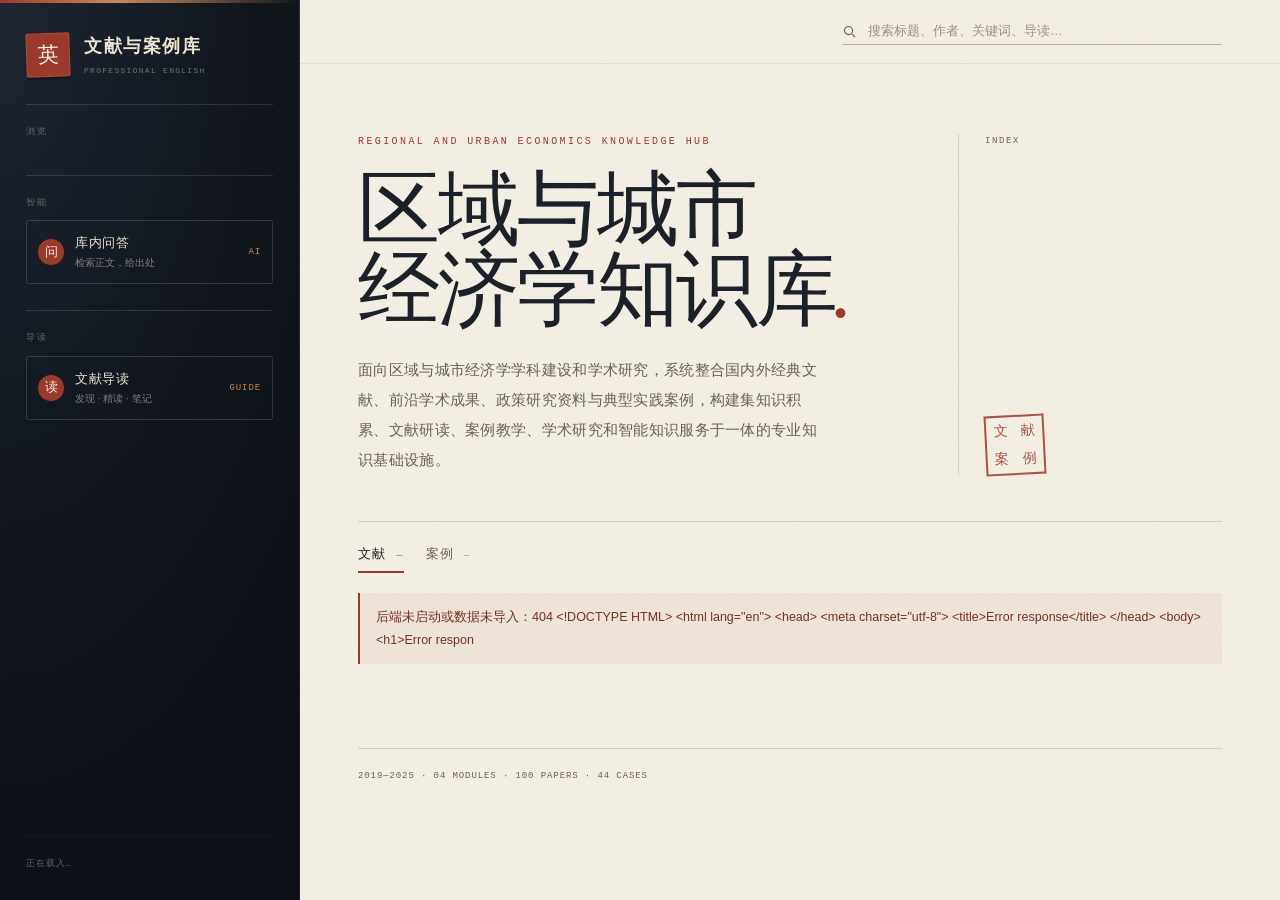
==== commit edccc6d8: "移除「导读提示词」页面，统一用文献导读 协作者新增的 #/prompt 提示词页与现有文献导读重复。删除在线页与离线页的 入口、视图、脚本和样式，#/prompt 自动回落到首页。学生导读数据与 /a" ====
--- a/backend/static/index.html
+++ b/backend/static/index.html
@@ -32,15 +32,6 @@
     </span>
     <em>AI</em>
   </a>
-  <a class="rail-ask" href="#/prompt" id="prompt-link">
-    <span class="ask-mark">导</span>
-    <span>
-      <strong>导读提示词</strong>
-      <small>复制到库内问答生成卡片</small>
-    </span>
-    <em>PROMPT</em>
-  </a>
-
   <div class="rail-rule"></div>
   <p class="rail-label">导读</p>
   <a class="rail-ask" href="#/literature" id="lit-link">
@@ -101,52 +92,6 @@
   <section id="view-literature" hidden></section>
   <section id="view-lit-detail" hidden></section>
 
-  <section id="view-prompt" hidden>
-    <div class="prompt-page">
-      <p class="eyebrow">GUIDE PROMPT / 导读提示词</p>
-      <h1>让「库内问答」生成一张阅读卡片<span class="dot">.</span></h1>
-      <p class="prompt-intro">先在下方的文本框里粘贴文献信息，再点「复制完整提示词」，整段粘到「库内问答」，它会自动检索该文献正文，按统一结构输出研究问题、数据与方法、主要结论、关键词和阅读问题。</p>
-      <ol class="prompt-steps">
-        <li>在下方文本框粘贴文献的标题、作者、期刊年份，以及摘要或正文。</li>
-        <li>点「复制完整提示词」。</li>
-        <li>粘到「库内问答」生成卡片，会自动检索该文献正文并标注出处。</li>
-      </ol>
-      <div class="prompt-box">
-        <button class="prompt-copy" id="copy-prompt" type="button">复制完整提示词</button>
-        <pre id="guide-prompt">你是区域与城市经济学专业的文献导读助手。请根据我提供的文献信息，生成一张中文阅读卡片，严格按以下五部分输出：
-
-【研究问题】
-用 1—2 句话说明文章要回答的核心问题，以及这个问题为什么重要。
-
-【数据与方法】
-说明数据来源、样本范围、识别策略或理论模型。若是综述或理论文章，说明其论证路径。不要编造材料中没有的方法。
-
-【主要结论】
-用 2—3 条说明核心发现、机制或政策含义。每条都要能追溯到材料中的证据。
-
-【关键词】
-3—5 个中文关键词，用顿号分隔。
-
-【阅读问题】
-给出 3 个引导阅读的问题，分别关注：
-1. 识别策略或理论机制是否可信；
-2. 结论的外部有效性或适用边界；
-3. 对区域与城市经济政策的启示。
-问题要具体到这篇文献，不要写成通用套话。
-
-写作要求：
-- 只使用我提供的材料，不补充材料以外的文献、数据、作者或结论。
-- 材料不足时直接说明缺什么，不要猜测。
-- 用中文，语言简洁，不用“本文”开头的套话。
-- 如果我只给了题录、没有摘要或正文，请注明“仅凭题录无法判断内容”，并只生成基于题录的阅读问题。</pre>
-      </div>
-      <div class="prompt-input">
-        <label for="paper-input">文献信息 · 直接粘贴到这里</label>
-        <textarea id="paper-input" rows="7" placeholder="标题：&#10;作者：&#10;期刊/年份：&#10;摘要或正文："></textarea>
-      </div>
-    </div>
-  </section>
-
   <footer class="footer">
     <span>2019—2025 · 04 MODULES · 100 PAPERS · 44 CASES</span>
     <span id="foot-model"></span>
--- a/backend/static/style.css
+++ b/backend/static/style.css
@@ -187,24 +187,6 @@
 .paper-type{border:1px solid var(--line);padding:3px 6px;border-radius:2px;font-size:9.5px;letter-spacing:.06em;color:#736A59;white-space:nowrap}
 .paper-type.ft{color:var(--red);border-color:rgba(155,58,42,.35)}
 .paper-link{font-family:var(--mono);font-size:10px;letter-spacing:.1em;color:var(--mc);border-bottom:1px solid color-mix(in srgb,var(--mc) 35%,transparent);padding-bottom:2px}
-
-/* 导读提示词 */
-.prompt-page{max-width:860px;margin-top:72px}
-.prompt-page .eyebrow{margin:0 0 18px;font-family:var(--mono);font-size:10px;letter-spacing:.24em;color:var(--red)}
-.prompt-page h1{margin:0;font-family:var(--serif);font-weight:500;font-size:clamp(34px,4.4vw,56px);line-height:1.12;letter-spacing:-.02em}
-.prompt-page h1 .dot{color:var(--red)}
-.prompt-intro{margin:20px 0 0;max-width:700px;font-size:13.5px;line-height:1.95;color:var(--muted)}
-.prompt-steps{margin:18px 0 0;padding-left:20px;font-size:12.5px;line-height:1.9;color:var(--muted)}
-.prompt-steps li+li{margin-top:4px}
-.prompt-box{position:relative;margin-top:30px;padding:22px;border:1px solid var(--line);border-left:2px solid var(--red);background:var(--paper-2)}
-.prompt-copy{position:absolute;top:12px;right:12px;z-index:2;border:1px solid color-mix(in srgb,var(--red) 45%,var(--line));background:var(--paper-2);color:var(--red);cursor:pointer;border-radius:2px;padding:5px 10px;font-family:var(--mono);font-size:9.5px;letter-spacing:.08em;transition:background .2s,color .2s}
-.prompt-copy:hover{background:var(--red);color:#fff}
-.prompt-box pre{margin:0;padding-top:22px;white-space:pre-wrap;word-break:break-word;font-family:var(--mono);font-size:12px;line-height:1.95;color:var(--ink)}
-.prompt-input{margin-top:18px}
-.prompt-input label{display:block;margin-bottom:7px;font-family:var(--mono);font-size:9.5px;letter-spacing:.1em;text-transform:uppercase;color:var(--muted)}
-.prompt-input textarea{display:block;width:100%;min-height:150px;resize:vertical;padding:14px;border:1px solid var(--line);background:var(--paper-2);font-family:var(--mono);font-size:12px;line-height:1.8;color:var(--ink)}
-.prompt-input textarea:focus{outline:none;border-color:var(--red)}
-.prompt-input textarea::placeholder{color:var(--muted);opacity:.75}
 
 .empty{display:none;margin-top:46px;padding:64px 20px;border-top:1px solid var(--line);text-align:center}
 .empty.show{display:block}
